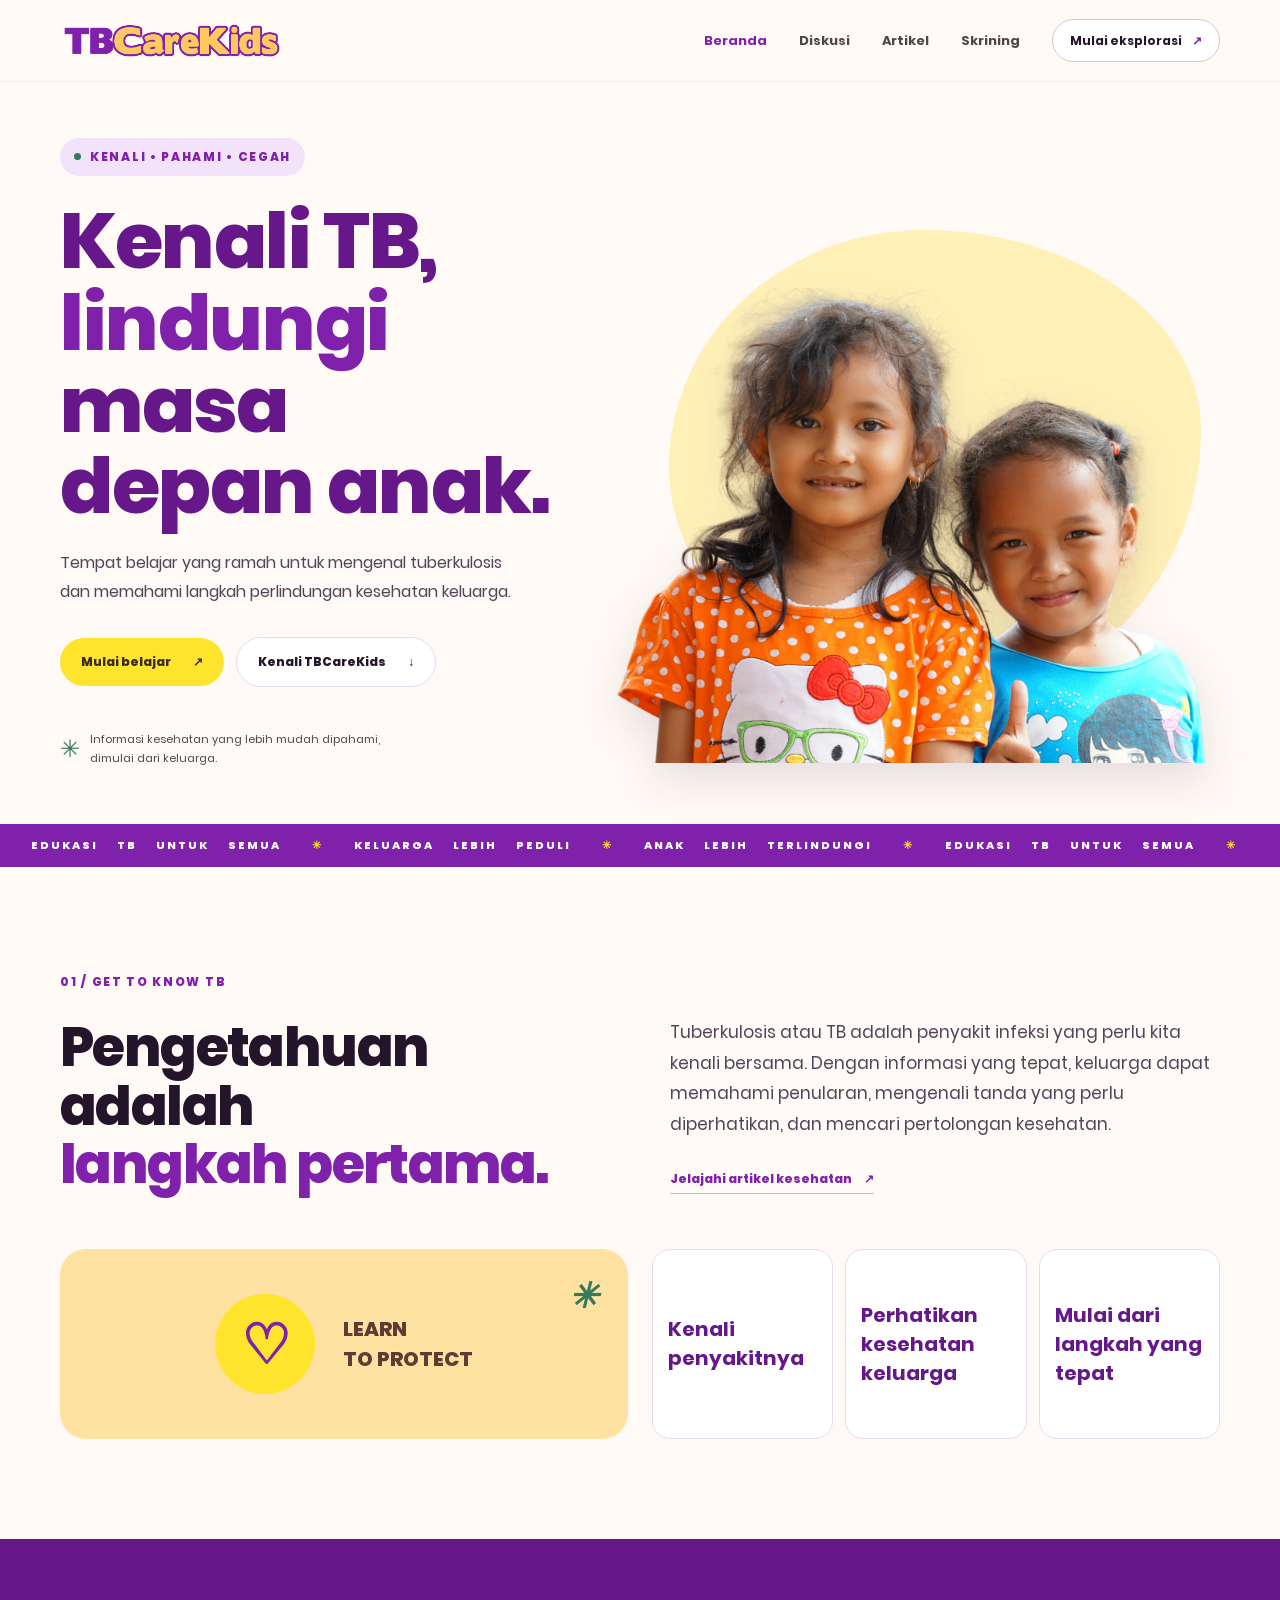
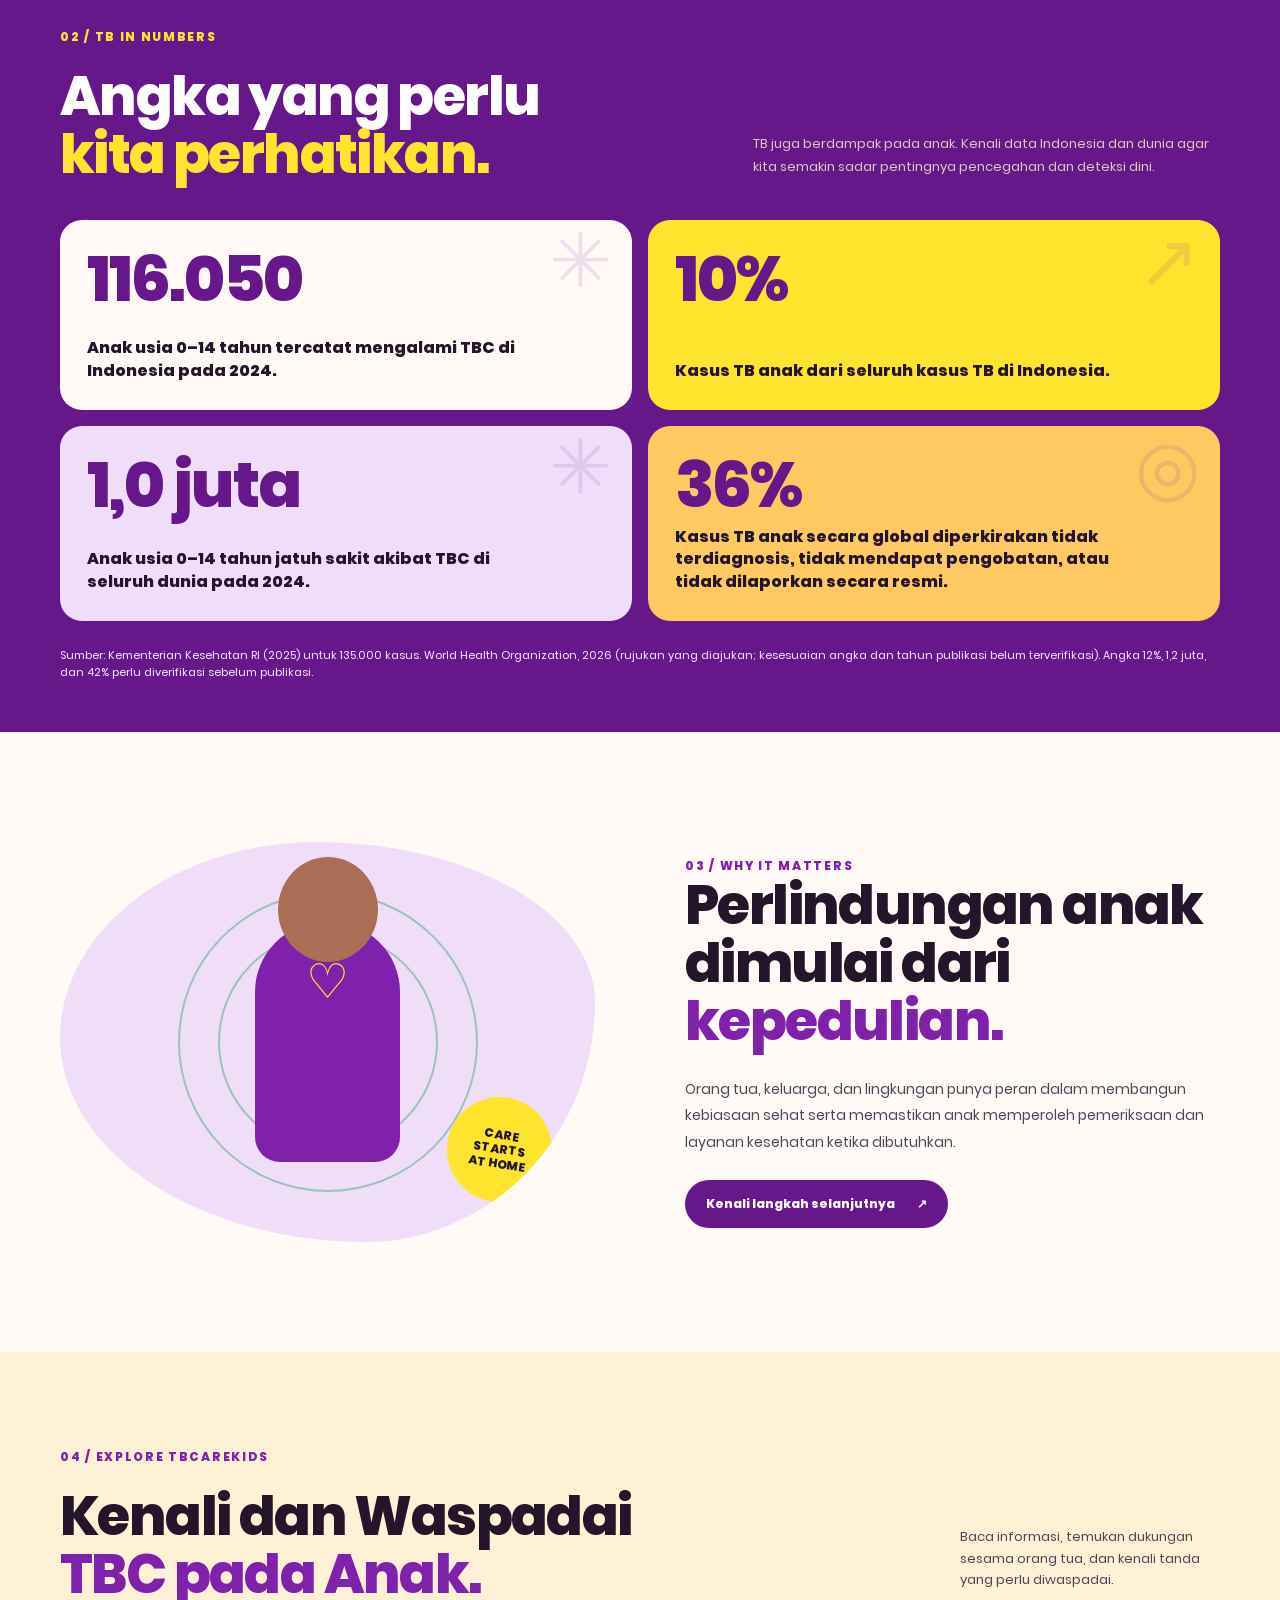
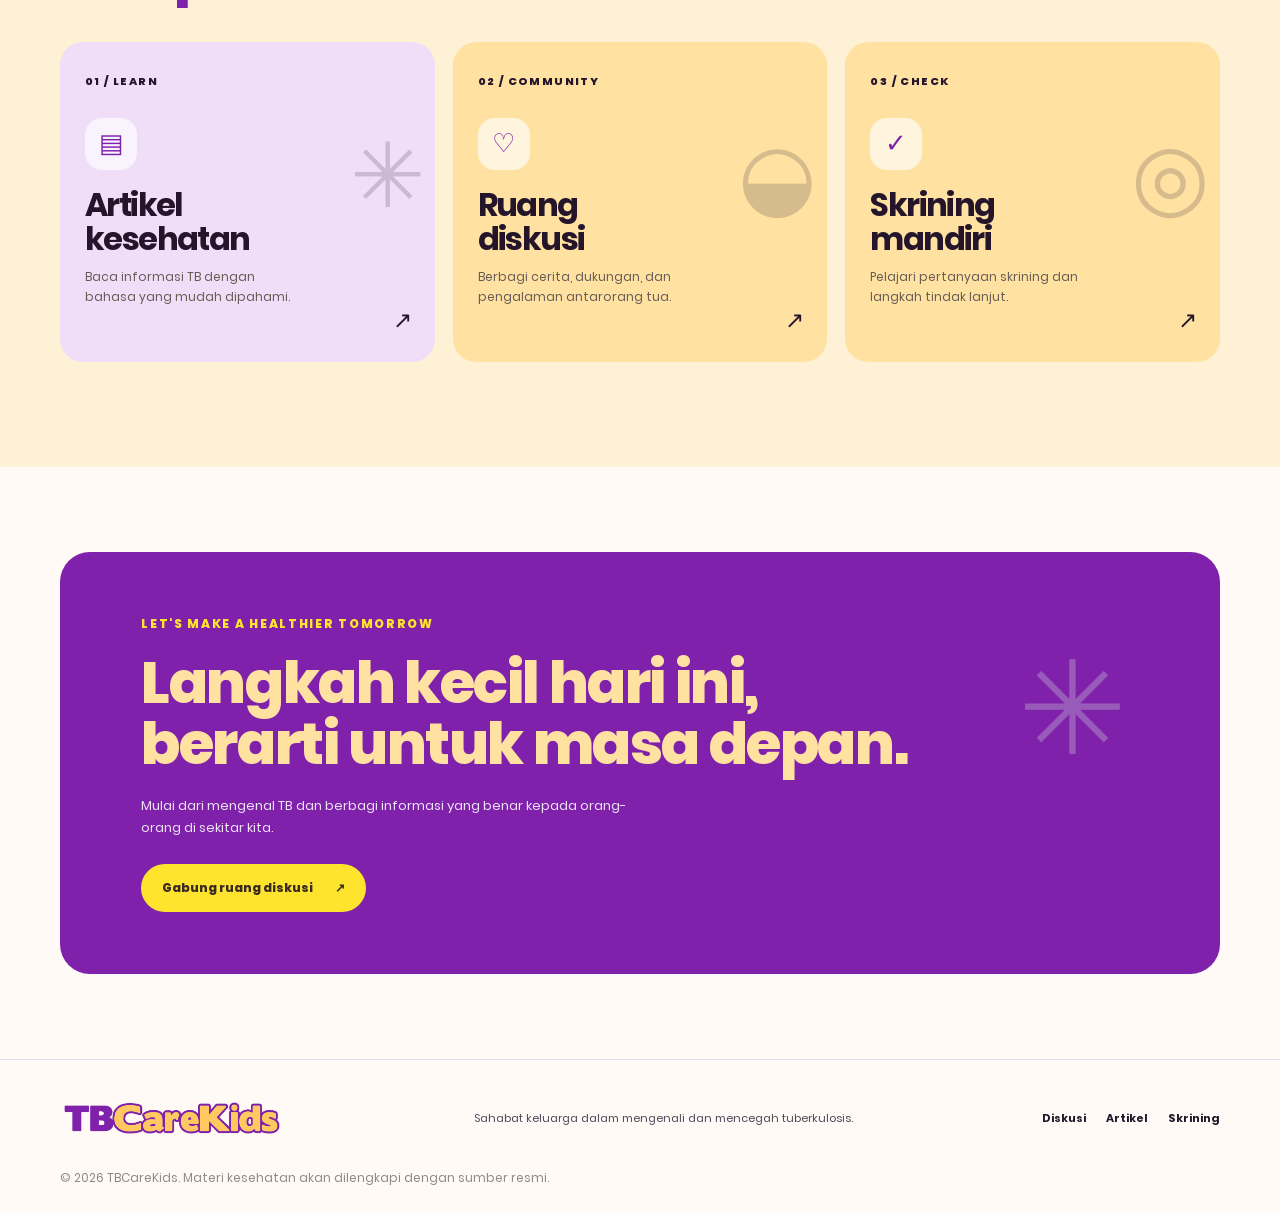
==== TBCareKids-v7/index.html @ d22b08e8 "Add files via upload" ====
<!DOCTYPE html>
<html lang="id">
<head>
  <meta charset="UTF-8">
  <meta name="viewport" content="width=device-width, initial-scale=1.0">
  <meta name="description" content="TBCareKids — Sahabat keluarga dalam mengenali dan mencegah tuberkulosis.">
  <meta name="theme-color" content="#fffaf5">
  <title>TBCareKids — Kenali TB, Lindungi Generasi</title>
  
  <link rel="stylesheet" href="css/style.css">
<link rel="stylesheet" href="css/v6.css"><link rel="stylesheet" href="css/v7.css"></head>
<body>
  <header class="site-header">
    <a class="brand" href="index.html" aria-label="TBCareKids beranda"><img class="brand-logo" src="assets/images/logo-v7.png" alt="TBCareKids" width="3405" height="554"></a>
    <button class="menu-toggle" aria-label="Buka menu" aria-expanded="false"><span></span><span></span><span></span></button>
    <nav class="main-nav" aria-label="Navigasi utama">
      <a class="active" href="index.html">Beranda</a><a href="komunitas.html">Diskusi</a><a href="artikel.html">Artikel</a><a href="skrining.html">Skrining</a>
      <a class="nav-cta" href="skrining.html">Mulai eksplorasi <span>↗</span></a>
    </nav>
  </header>

  <main>
    <section class="hero section-wrap">
      <div class="hero-copy">
        <span class="eyebrow"><span class="eyebrow-dot"></span> Kenali • Pahami • Cegah</span>
        <h1>Kenali TB,<br><span class="text-purple">lindungi</span> masa<br>depan anak.</h1>
        <p class="hero-lead">Tempat belajar yang ramah untuk mengenal tuberkulosis dan memahami langkah perlindungan kesehatan keluarga.</p>
        <div class="hero-actions"><a class="btn btn-primary" href="artikel.html">Mulai belajar <span>↗</span></a><a class="btn btn-quiet" href="#tentang">Kenali TBCareKids <span>↓</span></a></div>
        <div class="hero-note"><span class="note-icon">✳</span><span>Informasi kesehatan yang lebih mudah dipahami, dimulai dari keluarga.</span></div>
      </div>
      <div class="hero-art" aria-label="Foto anak-anak">
        <span class="photo-accent-ring" aria-hidden="true"></span>
        <div class="hero-photo-wrap">
          <img class="hero-photo" src="assets/images/landing-kids.png" alt="Dua anak tersenyum" width="2048" height="1365" fetchpriority="high">
        </div>
      </div>
    </section>

    <section class="ticker" aria-label="Pesan utama"><div>EDUKASI TB UNTUK SEMUA <span>✳</span> KELUARGA LEBIH PEDULI <span>✳</span> ANAK LEBIH TERLINDUNGI <span>✳</span> EDUKASI TB UNTUK SEMUA <span>✳</span></div></section>

    <section class="intro section-wrap" id="tentang">
      <div class="section-kicker">01 / GET TO KNOW TB</div>
      <div class="intro-grid">
        <h2>Pengetahuan adalah<br><span class="text-purple">langkah pertama.</span></h2>
        <div><p class="large-copy">Tuberkulosis atau TB adalah penyakit infeksi yang perlu kita kenali bersama. Dengan informasi yang tepat, keluarga dapat memahami penularan, mengenali tanda yang perlu diperhatikan, dan mencari pertolongan kesehatan.</p><a class="text-link" href="artikel.html">Jelajahi artikel kesehatan <span>↗</span></a></div>
      </div>
      <div class="intro-bottom">
        <div class="intro-visual"><div class="lung-icon">♡</div><span>LEARN<br>TO PROTECT</span><i>✳</i></div>
        <div class="intro-facts"><div><span>Kenali penyakitnya</span></div><div><span>Perhatikan kesehatan keluarga</span></div><div><span>Mulai dari langkah yang tepat</span></div></div>
      </div>
    </section>

    <section class="stats-section" aria-labelledby="stats-heading">
      <div class="section-wrap stats-inner">
        <div class="section-kicker light">02 / TB IN NUMBERS</div>
        <div class="stats-heading"><h2 id="stats-heading">Angka yang perlu<br><span>kita perhatikan.</span></h2><p>TB juga berdampak pada anak. Kenali data Indonesia dan dunia agar kita semakin sadar pentingnya pencegahan dan deteksi dini.</p></div>
        <div class="stats-grid">
          <article class="stat-tile stat-tile-primary"><div class="stat-number" data-count-target="135000" data-count-format="count" aria-label="135.000">135.000</div><div class="stat-label">Anak usia 0–14 tahun tercatat mengalami TBC di Indonesia pada 2024.</div><span class="stat-decoration" aria-hidden="true">✳</span></article>
          <article class="stat-tile stat-tile-yellow"><div class="stat-number" data-count-target="12" data-count-format="percent" aria-label="12%">12%</div><div class="stat-label">Kasus TB anak dari seluruh kasus TB di Indonesia.</div><span class="stat-decoration" aria-hidden="true">↗</span></article>
          <article class="stat-tile stat-tile-lilac"><div class="stat-number" data-count-target="1.2" data-count-format="million" aria-label="1,2 juta">1,2 juta</div><div class="stat-label">Anak usia 0–14 tahun jatuh sakit akibat TBC di seluruh dunia pada 2024.</div><span class="stat-decoration" aria-hidden="true">✳</span></article>
          <article class="stat-tile stat-tile-orange"><div class="stat-number" data-count-target="42" data-count-format="percent" aria-label="42%">42%</div><div class="stat-label">Kasus TB anak secara global diperkirakan tidak terdiagnosis, tidak mendapat pengobatan, atau tidak dilaporkan secara resmi.</div><span class="stat-decoration" aria-hidden="true">◎</span></article>
        </div>
        <div class="stats-bottom stats-source-single"><span>Sumber: Kementerian Kesehatan RI (2025) untuk 135.000 kasus. World Health Organization, 2026 (rujukan yang diajukan; kesesuaian angka dan tahun publikasi belum terverifikasi). Angka 12%, 1,2 juta, dan 42% perlu diverifikasi sebelum publikasi.</span></div>
      </div>
    </section>

    <section class="why section-wrap">
      <div class="why-image"><div class="why-orbit orbit-a"></div><div class="why-orbit orbit-b"></div><div class="why-figure"><span>♡</span></div><div class="why-label">CARE<br>STARTS<br>AT HOME</div></div>
      <div class="why-copy"><div class="section-kicker">03 / WHY IT MATTERS</div><h2>Perlindungan anak<br>dimulai dari <span class="text-purple">kepedulian.</span></h2><p>Orang tua, keluarga, dan lingkungan punya peran dalam membangun kebiasaan sehat serta memastikan anak memperoleh pemeriksaan dan layanan kesehatan ketika dibutuhkan.</p><a class="btn btn-dark" href="skrining.html">Kenali langkah selanjutnya <span>↗</span></a></div>
    </section>

    <section class="explore-section">
      <div class="section-wrap">
        <div class="section-kicker">04 / EXPLORE TBCAREKIDS</div>
        <div class="explore-heading"><h2>Kenali dan Waspadai<br><span class="text-purple">TBC pada Anak.</span></h2><p>Baca informasi, temukan dukungan sesama orang tua, dan kenali tanda yang perlu diwaspadai.</p></div>
        <div class="feature-grid">
          <a class="feature-card feature-lilac" href="artikel.html"><span class="feature-index">01 / LEARN</span><div class="feature-icon">▤</div><h3>Artikel<br>kesehatan</h3><p>Baca informasi TB dengan bahasa yang mudah dipahami.</p><span class="feature-arrow">↗</span><div class="feature-shape">✳</div></a>
          <a class="feature-card feature-yellow" href="komunitas.html"><span class="feature-index">02 / COMMUNITY</span><div class="feature-icon">♡</div><h3>Ruang<br>diskusi</h3><p>Berbagi cerita, dukungan, dan pengalaman antarorang tua.</p><span class="feature-arrow">↗</span><div class="feature-shape">◒</div></a>
          <a class="feature-card feature-green" href="skrining.html"><span class="feature-index">03 / CHECK</span><div class="feature-icon">✓</div><h3>Skrining<br>mandiri</h3><p>Pelajari pertanyaan skrining dan langkah tindak lanjut.</p><span class="feature-arrow">↗</span><div class="feature-shape">◎</div></a>
        </div>
      </div>
    </section>

    <section class="closing section-wrap"><div class="closing-card"><div class="closing-doodle">✳</div><div class="section-kicker light">LET'S MAKE A HEALTHIER TOMORROW</div><h2>Langkah kecil hari ini,<br>berarti untuk masa depan.</h2><p>Mulai dari mengenal TB dan berbagi informasi yang benar kepada orang-orang di sekitar kita.</p><a class="btn btn-yellow" href="komunitas.html">Gabung ruang diskusi <span>↗</span></a></div></section>
  </main>

  <footer class="site-footer"><a class="brand" href="index.html" aria-label="TBCareKids beranda"><img class="brand-logo" src="assets/images/logo-v7.png" alt="TBCareKids" width="3405" height="554"></a><p>Sahabat keluarga dalam mengenali dan mencegah tuberkulosis.</p><div class="footer-links"><a href="komunitas.html">Diskusi</a><a href="artikel.html">Artikel</a><a href="skrining.html">Skrining</a></div><small>© <span id="year"></span> TBCareKids. Materi kesehatan akan dilengkapi dengan sumber resmi.</small></footer>
  <script src="js/main.js"></script>
</body>
</html>
---- TBCareKids-v7/css/style.css ----
@font-face{font-family:"BorisBlackBloxx";src:url("../assets/fonts/boris/BorisBlackBloxx.ttf") format("truetype");font-display:swap}
@font-face{font-family:"Poppins";src:url("../assets/fonts/poppins/Poppins-Regular.ttf") format("truetype");font-weight:400;font-style:normal;font-display:swap}
@font-face{font-family:"Poppins";src:url("../assets/fonts/poppins/Poppins-Medium.ttf") format("truetype");font-weight:500;font-style:normal;font-display:swap}
@font-face{font-family:"Poppins";src:url("../assets/fonts/poppins/Poppins-SemiBold.ttf") format("truetype");font-weight:600;font-style:normal;font-display:swap}
@font-face{font-family:"Poppins";src:url("../assets/fonts/poppins/Poppins-Bold.ttf") format("truetype");font-weight:700;font-style:normal;font-display:swap}
@font-face{font-family:"Poppins";src:url("../assets/fonts/poppins/Poppins-ExtraBold.ttf") format("truetype");font-weight:800;font-style:normal;font-display:swap}
 :root{
  --cream:#ffe2a2;--paper:#fffaf5;--purple:#7f21ab;--purple-dark:#66188b;--purple-light:#b95ce4;--yellow:#ffe42d;--orange:#f9a029;--amber:#ffc961;--green:#367a5b;--ink:#24152b;--muted:#51445a;--line:#e6d9eb;--white:#fff;
  --heading:"Poppins",sans-serif;--display:"BorisBlackBloxx",sans-serif;--body:"Poppins",sans-serif;--radius:26px;--shadow:0 18px 50px rgba(69,43,39,.09)
}
*{box-sizing:border-box}html{scroll-behavior:smooth}body{margin:0;background:var(--paper);color:var(--ink);font-family:var(--body);line-height:1.65}a{color:inherit;text-decoration:none}button{font:inherit}.section-wrap{width:min(1160px,calc(100% - 64px));margin-inline:auto}
.site-header{height:82px;padding:0 max(32px,calc((100% - 1160px)/2));display:flex;align-items:center;justify-content:space-between;background:rgba(255,250,245,.94);position:sticky;top:0;z-index:20;border-bottom:1px solid rgba(90,65,55,.08);backdrop-filter:blur(12px)}
.brand{display:inline-flex;align-items:center;gap:10px;font:400 26px/1 var(--display);letter-spacing:.3px;text-transform:none}.brand-mark{min-width:40px;height:34px;padding:0 8px;border-radius:12px;background:var(--purple);color:#fff;display:grid;place-items:center;font:700 12px/1 var(--body);letter-spacing:.8px}.brand-accent{color:var(--yellow);-webkit-text-stroke:1px var(--purple-dark);text-shadow:1px 1px 0 var(--purple-dark),-1px 1px 0 var(--purple-dark),1px -1px 0 var(--purple-dark),-1px -1px 0 var(--purple-dark)}
.main-nav{display:flex;align-items:center;gap:32px;font-size:13px;font-weight:700}.main-nav>a:not(.nav-cta){color:#514543}.main-nav>a.active,.main-nav>a:hover{color:var(--purple)}.nav-cta{padding:11px 17px;border:1px solid #d8c8bd;border-radius:30px;background:#fff;font-size:12px}.nav-cta span{margin-left:8px;color:var(--purple)}.menu-toggle{display:none;background:none;border:0;padding:8px}
.hero{min-height:650px;display:grid;grid-template-columns:1fr 1fr;align-items:center;gap:30px;padding-block:65px 80px}.eyebrow,.section-kicker{font-size:12px;letter-spacing:1.7px;font-weight:800;color:var(--purple);text-transform:uppercase}.eyebrow{display:inline-flex;align-items:center;gap:9px;background:#f2e3fa;padding:9px 14px;border-radius:30px}.eyebrow-dot{width:7px;height:7px;border-radius:50%;background:var(--green)}
h1,h2,h3,p{margin-top:0}h1,h2,h3{font-family:var(--heading);letter-spacing:-1.6px;line-height:1.08}h1{font-size:clamp(48px,6.3vw,78px);font-weight:900;margin:24px 0 22px}h2{font-size:clamp(34px,4.3vw,54px);font-weight:900;margin-bottom:20px}h3{font-size:27px}.text-purple{color:var(--purple)}.hero-lead{font-size:16px;max-width:470px;color:var(--muted);line-height:1.8}.hero-actions{display:flex;gap:12px;align-items:center;margin-top:30px}.btn{display:inline-flex;align-items:center;justify-content:center;gap:22px;padding:14px 21px;border-radius:30px;font-size:12px;font-weight:800;transition:transform .2s,box-shadow .2s}.btn:hover{transform:translateY(-3px);box-shadow:var(--shadow)}.btn-primary{background:var(--yellow);color:#3b2c1f}.btn-quiet{background:#fff;border:1px solid var(--line)}.btn-dark{background:#66188b;color:#fff}.btn-yellow{background:var(--yellow);color:#3b2c1f}.hero-note{display:flex;align-items:center;gap:10px;color:#514543;font-size:11px;margin-top:42px;max-width:340px}.note-icon{color:var(--green);font-size:24px}
.hero-art{height:480px;position:relative;display:grid;place-items:center}.hero-illustration{position:relative;width:82%;height:82%;background:#ffe2a2;border-radius:48% 52% 42% 58% / 52% 45% 55% 48%;overflow:hidden}.sun{position:absolute;width:155px;height:155px;border-radius:50%;background:var(--yellow);right:9%;top:10%}.person{position:absolute;bottom:-10px}.person .head{position:absolute;border-radius:50%;background:#9a5b42;z-index:2}.person .body{border-radius:48% 48% 10% 10%;position:absolute}.person-parent{left:22%;height:300px;width:180px}.person-parent .head{width:94px;height:105px;top:0;left:39px;background:#9d604b}.person-parent .body{width:180px;height:225px;bottom:0;background:var(--purple)}.person-child{right:12%;height:230px;width:135px}.person-child .head{width:75px;height:82px;top:0;left:30px;background:#bd8060}.person-child .body{width:135px;height:166px;bottom:0;background:var(--green)}.shape{position:absolute;border-radius:50%;z-index:2}.shape-yellow{width:54px;height:54px;background:var(--yellow);top:8%;left:7%}.shape-green{width:35px;height:35px;background:var(--green);right:0;top:45%}.shape-purple{width:28px;height:28px;background:#c5a3dd;left:8%;bottom:12%}.hero-sticker{position:absolute;z-index:3;font:900 12px var(--heading);line-height:1.15;letter-spacing:.4px;padding:16px;border-radius:50%;display:grid;place-items:center;text-align:center}.sticker-top{background:#fff;width:112px;height:112px;right:0;top:6%;transform:rotate(9deg)}.sticker-bottom{background:var(--purple);color:#fff;width:118px;height:118px;left:0;bottom:7%;transform:rotate(-10deg)}.sticker-bottom span{color:var(--yellow);font-size:20px}.plant{position:absolute;z-index:3;font-size:42px;color:var(--purple)}.plant-one{top:35%;left:8%}.plant-two{right:8%;bottom:12%;color:#f9a029}
.ticker{overflow:hidden;background:var(--purple);color:#fff;padding:13px 0;white-space:nowrap;font:800 11px var(--heading);letter-spacing:2px}.ticker div{word-spacing:15px;text-align:center}.ticker span{color:var(--yellow);padding-inline:12px}
.intro{padding-block:105px 100px}.intro-grid{display:grid;grid-template-columns:1fr 1fr;gap:60px;align-items:center;margin-top:25px}.intro-grid h2{margin:0}.large-copy{font-size:17px;line-height:1.8;color:var(--muted)}.text-link{display:inline-block;margin-top:12px;font-weight:800;font-size:12px;color:var(--purple);border-bottom:1px solid #c9b3d8;padding-bottom:5px}.text-link span{margin-left:10px}.intro-bottom{display:grid;grid-template-columns:1fr 1fr;gap:24px;margin-top:55px}.intro-visual{min-height:190px;background:#ffe2a2;border-radius:var(--radius);position:relative;overflow:hidden;display:flex;align-items:center;justify-content:center;gap:28px;font:900 20px var(--heading);color:#5d3c34}.lung-icon{width:100px;height:100px;background:var(--yellow);border-radius:50%;display:grid;place-items:center;color:var(--purple);font-size:55px}.intro-visual i{position:absolute;right:30px;top:20px;color:var(--green);font-size:35px}.intro-facts{display:grid;grid-template-columns:repeat(3,1fr);gap:12px;align-items:stretch}.intro-facts div{background:#fff;border:1px solid var(--line);border-radius:18px;padding:20px 15px;display:flex;flex-direction:column;justify-content:center}.intro-facts strong{font:900 25px var(--heading);color:var(--purple)}.intro-facts span{font-size:11px;color:var(--muted);margin-top:6px}
.stats-section{background:#66188b;color:#fff;padding:88px 0 48px;overflow:hidden}.light{color:var(--yellow)}.stats-heading{display:grid;grid-template-columns:1fr .75fr;gap:70px;align-items:end;margin-top:20px}.stats-heading h2{margin:0}.stats-heading h2 span{color:var(--yellow)}.stats-heading p{color:#ddc9bd;font-size:13px;line-height:1.8;margin-bottom:5px}.stat-card{position:relative;background:#fff8f0;color:var(--ink);border-radius:24px;margin-top:42px;padding:34px 40px;display:grid;grid-template-columns:1fr 1fr;align-items:center;gap:10px 30px;overflow:hidden}.stat-number{font:900 clamp(54px,8vw,92px)/.95 var(--heading);color:#f9a029;letter-spacing:-5px}.stat-number small{display:block;font:700 11px var(--body);letter-spacing:0;color:var(--muted);margin-top:12px}.stat-label{font:900 23px/1.2 var(--heading);max-width:290px}.stat-foot{font-size:11px;color:var(--muted);grid-column:1/-1;max-width:520px}.stat-doodle{position:absolute;right:45px;top:20px;color:var(--green);font-size:80px}.stats-bottom{display:flex;justify-content:space-between;margin-top:22px;color:#c8b1a5;font-size:11px;letter-spacing:1px}
.why{display:grid;grid-template-columns:1fr 1fr;gap:90px;align-items:center;padding-block:110px}.why-image{height:400px;background:#f0def9;border-radius:48% 52% 43% 57% / 49% 40% 60% 51%;position:relative;display:grid;place-items:center;overflow:hidden}.why-orbit{position:absolute;border:2px solid rgba(75,167,124,.5);border-radius:50%}.orbit-a{width:300px;height:300px}.orbit-b{width:220px;height:220px}.why-figure{width:145px;height:240px;background:var(--purple);border-radius:70px 70px 25px 25px;position:relative;display:grid;place-items:start center;padding-top:20px}.why-figure:before{content:"";position:absolute;width:100px;height:105px;background:#a96e55;border-radius:50%;top:-65px}.why-figure span{z-index:2;color:var(--yellow);font-size:48px}.why-label{position:absolute;right:8%;bottom:10%;background:var(--yellow);border-radius:50%;width:105px;height:105px;display:grid;place-items:center;text-align:center;font:900 12px/1.2 var(--heading);transform:rotate(9deg)}.why-copy p{color:var(--muted);font-size:14px;line-height:1.9;margin:25px 0}
.explore-section{background:#fff1d6;padding:95px 0 105px}.explore-heading{display:flex;justify-content:space-between;align-items:end;margin-top:20px;margin-bottom:38px}.explore-heading h2{margin:0}.explore-heading p{max-width:260px;color:var(--muted);font-size:13px}.feature-grid{display:grid;grid-template-columns:repeat(3,1fr);gap:18px}.feature-card{min-height:320px;padding:25px;border-radius:23px;position:relative;overflow:hidden;transition:transform .2s}.feature-card:hover{transform:translateY(-5px)}.feature-lilac{background:#f0def9}.feature-yellow{background:#ffe2a2}.feature-green{background:#ffe2a2}.feature-index{font-size:11px;letter-spacing:1.4px;font-weight:800}.feature-icon{width:52px;height:52px;border-radius:17px;background:rgba(255,255,255,.65);display:grid;place-items:center;font-size:26px;margin-top:25px;color:var(--purple)}.feature-card h3{font-size:32px;margin:18px 0 10px}.feature-card p{font-size:12px;max-width:220px;color:#675b55}.feature-arrow{position:absolute;right:23px;bottom:22px;font-size:23px}.feature-shape{position:absolute;right:10px;top:60px;font-size:90px;opacity:.18}
.closing{padding-block:85px}.closing-card{background:var(--purple);border-radius:30px;padding:62px 7%;color:#fff;position:relative;overflow:hidden}.closing-card h2{font-size:clamp(38px,5vw,58px);margin:20px 0}.closing-card p{max-width:500px;color:#eee2f5;font-size:13px;margin-bottom:26px}.closing-doodle{position:absolute;right:8%;top:12%;font-size:130px;color:#a982c5;opacity:.6}.site-footer{padding:40px max(32px,calc((100% - 1160px)/2)) 25px;border-top:1px solid var(--line);display:grid;grid-template-columns:1fr 1.4fr auto;gap:12px 30px;align-items:center}.site-footer p{font-size:11px;color:var(--muted);margin:0}.footer-links{display:flex;gap:20px;font-size:11px;font-weight:700}.site-footer small{grid-column:1/-1;color:#938783;font-size:12px;margin-top:20px}
.page-hero{min-height:390px;display:grid;grid-template-columns:1.2fr .8fr;align-items:center;padding-block:65px;gap:50px}.page-hero h1{font-size:clamp(45px,6vw,70px)}.page-hero p{max-width:490px;color:var(--muted);font-size:15px;line-height:1.8}.page-hero-art{height:260px;border-radius:28px;position:relative;display:grid;place-items:center;overflow:hidden;font:900 38px var(--heading)}.page-hero-art span{z-index:1}.page-hero-art i{position:absolute;font-style:normal;font-size:110px;opacity:.35;right:12%;top:5%}.page-hero-art b{position:absolute;font-size:13px;letter-spacing:2px;bottom:25px;left:25px}.game-art{background:#ffe2a2;color:#4a342a}.game-art>span{background:var(--purple);color:white;width:110px;height:110px;border-radius:35px;display:grid;place-items:center;transform:rotate(-9deg);font-size:65px}.article-art{background:#f0def9;color:var(--purple-dark)}.article-art>span{font-size:44px;letter-spacing:-3px}.screen-art{background:#ffe2a2;color:#245d43}.screen-art>span{background:#fff8f0;border-radius:50%;width:125px;height:125px;display:grid;place-items:center;font-size:23px}.game-area{padding-block:15px 100px}.game-tabs{display:flex;gap:10px;border-bottom:1px solid var(--line);padding-bottom:15px}.game-tab,.category-pill{border:1px solid var(--line);background:#fff;border-radius:30px;padding:11px 18px;font-size:11px;font-weight:800;cursor:pointer;color:var(--muted)}.game-tab.active,.category-pill.active{background:var(--purple);border-color:var(--purple);color:#fff}.game-panel{background:#fff;border:1px solid var(--line);border-radius:25px;margin-top:22px;padding:28px;min-height:350px}.hidden{display:none}.game-panel-head{display:flex;justify-content:space-between;align-items:center}.coming-label{font-size:11px;font-weight:800;letter-spacing:1.2px;color:#66188b;background:#fff0c2;padding:8px 12px;border-radius:30px}.game-placeholder{text-align:center;max-width:520px;margin:35px auto 25px}.placeholder-icon{width:68px;height:68px;border-radius:22px;background:#f0def9;color:var(--purple);display:grid;place-items:center;font-size:36px;margin:0 auto 20px}.yellow-icon{background:#fff0c2;color:#9a7310}.game-placeholder h2{font-size:32px}.game-placeholder p{font-size:13px;color:var(--muted);line-height:1.8}.placeholder-line{height:7px;border-radius:10px;background:#f1e9e3;max-width:280px;margin:24px auto}.muted-note{font-size:12px;color:#514543}.mini-cta,.screening-bottom{display:flex;justify-content:space-between;align-items:center;padding-block:45px;border-top:1px solid var(--line)}.mini-cta h2,.screening-bottom h2{font-size:30px;margin:10px 0}
.article-content{padding-block:20px 100px}.article-toolbar{display:flex;align-items:end;justify-content:space-between}.article-toolbar h2{font-size:35px;margin:10px 0 22px}.category-pills{display:flex;flex-wrap:wrap;gap:9px;margin-bottom:25px}.category-pill{padding:9px 15px}.article-grid{display:grid;grid-template-columns:repeat(2,1fr);gap:20px}.article-card{background:#fff;border:1px solid var(--line);border-radius:22px;overflow:hidden;display:grid;grid-template-columns:.9fr 1.1fr;min-height:220px}.article-artwork{position:relative;display:flex;align-items:center;justify-content:center;overflow:hidden;min-height:220px}.article-artwork span{position:absolute;top:15px;left:17px;font-size:12px;font-weight:800}.article-artwork b{font:900 28px/1 var(--heading);letter-spacing:-1px;text-align:center}.article-artwork i{position:absolute;right:10px;bottom:5px;font-size:60px;font-style:normal;opacity:.4}.artwork-purple{background:#e6d3f1;color:#69418a}.artwork-yellow{background:#ffe2a2;color:#6d5010}.artwork-green{background:#ffe2a2;color:#285c43}.artwork-peach{background:#f5d9c8;color:#874e3c}.article-card-copy{padding:23px 20px;display:flex;flex-direction:column;align-items:flex-start}.article-category{font-size:11px;letter-spacing:1px;font-weight:800;color:var(--purple)}.article-card h3{font-size:21px;margin:12px 0 8px}.article-card p{font-size:11px;color:var(--muted);line-height:1.65}.article-status{font-size:11px;font-weight:800;color:#9a7845;margin-top:auto}.library-note{font-size:11px;color:var(--muted);margin-top:25px}
.screening-layout{display:grid;grid-template-columns:1.35fr .65fr;gap:60px;padding-block:20px 90px}.screening-main h2{font-size:42px;margin:15px 0}.screening-main>.large-copy{max-width:650px}.screening-steps{margin-top:40px}.screening-steps>div{display:grid;grid-template-columns:48px 1fr;gap:18px;padding:20px 0;border-top:1px solid var(--line)}.screening-steps>div>span{width:38px;height:38px;border-radius:13px;background:#f0def9;color:var(--purple);display:grid;place-items:center;font:900 13px var(--heading)}.screening-steps h3{font-size:19px;margin:0 0 6px}.screening-steps p{font-size:12px;color:var(--muted);margin:0}.screening-aside{background:#fff0c2;border-radius:24px;padding:30px;height:max-content}.aside-symbol{font-size:45px;color:#a37c18;margin-bottom:20px}.screening-aside h3{font-size:26px;margin:16px 0}.screening-aside p{font-size:12px;line-height:1.8;color:#665737}.aside-rule{height:1px;background:rgba(102,87,55,.2);margin:22px 0}
@media(max-width:850px){.main-nav{gap:17px}.hero{min-height:560px}.hero-art{height:390px}.why{gap:45px}.site-footer{grid-template-columns:1fr 1fr}.site-footer p{grid-column:1/-1;grid-row:2}.footer-links{justify-content:flex-end}.article-card{grid-template-columns:1fr}.article-artwork{min-height:160px}.article-card-copy{min-height:200px}.screening-layout{gap:30px}}
@media(max-width:650px){.section-wrap{width:min(100% - 38px,520px)}.site-header{height:70px;padding-inline:19px}.menu-toggle{display:flex;flex-direction:column;gap:5px}.menu-toggle span{width:23px;height:2px;background:var(--ink);display:block}.main-nav{display:none;position:absolute;top:69px;left:0;right:0;background:var(--paper);padding:18px 22px 24px;flex-direction:column;align-items:stretch;gap:0;border-bottom:1px solid var(--line);box-shadow:var(--shadow)}.main-nav.open{display:flex}.main-nav>a{padding:12px 4px}.main-nav .nav-cta{text-align:center;margin-top:8px}.hero{grid-template-columns:1fr;padding-block:55px 65px;gap:20px}.hero h1{font-size:54px}.hero-lead{font-size:14px}.hero-art{height:340px;width:100%;max-width:430px;margin:auto}.hero-illustration{width:82%;height:86%}.person-parent{transform:scale(.82);transform-origin:bottom left;left:17%}.person-child{transform:scale(.8);transform-origin:bottom right;right:8%}.sticker-top{width:90px;height:90px;font-size:12px}.sticker-bottom{width:95px;height:95px;font-size:12px}.intro{padding-block:75px}.intro-grid{grid-template-columns:1fr;gap:20px}.intro-grid h2{font-size:39px}.intro-bottom{grid-template-columns:1fr}.intro-facts{gap:8px}.intro-facts div{padding:15px 10px}.intro-facts strong{font-size:20px}.intro-facts span{font-size:11px}.stats-section{padding-block:70px 35px}.stats-heading{grid-template-columns:1fr;gap:15px}.stats-heading h2{font-size:42px}.stat-card{padding:25px 22px;grid-template-columns:1fr;gap:13px}.stat-number{font-size:70px}.stat-label{font-size:20px}.stat-foot{grid-column:auto;max-width:85%}.stat-doodle{right:18px;top:10px;font-size:55px}.stats-bottom{flex-direction:column;gap:6px}.why{grid-template-columns:1fr;gap:35px;padding-block:75px}.why-image{height:310px;max-width:430px;width:100%;margin:auto}.why-copy h2{font-size:39px}.explore-section{padding-block:75px}.explore-heading{display:block}.explore-heading h2{font-size:40px}.explore-heading p{margin-top:15px}.feature-grid{grid-template-columns:1fr}.feature-card{min-height:250px}.feature-card h3{font-size:30px}.closing{padding-block:55px}.closing-card{padding:45px 25px}.closing-card h2{font-size:39px}.closing-doodle{right:5%;top:5%;font-size:75px}.site-footer{padding:32px 20px 22px;grid-template-columns:1fr}.site-footer p{grid-column:auto;grid-row:auto}.footer-links{justify-content:flex-start}.site-footer small{margin-top:10px}.page-hero{grid-template-columns:1fr;padding-block:50px 35px;gap:10px}.page-hero h1{font-size:49px}.page-hero-art{height:205px}.game-area{padding-bottom:65px}.game-panel{padding:20px 15px}.game-panel-head{align-items:flex-start;gap:10px}.game-tabs{gap:7px}.game-tab{font-size:12px;padding:10px 13px}.game-placeholder h2{font-size:28px}.mini-cta,.screening-bottom{align-items:flex-start;gap:15px;flex-direction:column}.article-content{padding-bottom:65px}.article-toolbar{align-items:flex-start;gap:10px;flex-direction:column}.article-grid{grid-template-columns:1fr}.article-card{grid-template-columns:.85fr 1.15fr;min-height:190px}.article-artwork{min-height:190px}.article-card-copy{min-height:190px;padding:17px 14px}.article-card h3{font-size:18px}.article-card p{font-size:12px}.screening-layout{grid-template-columns:1fr;padding-bottom:60px}.screening-main h2{font-size:36px}.screening-aside{padding:24px}.screening-bottom h2{font-size:27px}}
@media(prefers-reduced-motion:reduce){html{scroll-behavior:auto}*,*::before,*::after{transition:none!important;animation:none!important}}


/* Checklist self-screening */
.screening-content{padding-block:15px 95px}
.screening-intro{display:flex;justify-content:space-between;align-items:end;gap:35px;margin-bottom:24px}
.screening-intro h2{font-size:clamp(31px,4vw,43px);margin:12px 0 0}
.screening-intro>p{max-width:390px;color:#514543;font-size:13px;line-height:1.75;margin:0}
.screening-warning{display:flex;gap:15px;background:#fff0c2;border:1px solid #e7d28c;border-radius:17px;padding:18px 20px;margin-bottom:22px;color:#3d2e18}
.warning-icon{flex:0 0 30px;width:30px;height:30px;border-radius:50%;display:grid;place-items:center;background:#6e5010;color:white;font-weight:900}
.screening-warning strong{font:800 14px var(--heading)}
.screening-warning p{font-size:11px;line-height:1.7;margin:5px 0 0;color:#49391e}
.checklist-card{background:#fff;border:1px solid #ded0c5;border-radius:22px;padding:26px;box-shadow:0 14px 38px rgba(45,29,24,.06)}
.checklist-heading{display:flex;justify-content:space-between;align-items:center;gap:15px}
.checklist-heading h3{font-size:25px;margin:8px 0 0}
.checklist-count{font-size:11px;font-weight:800;color:#56336f;background:#eee4f5;border-radius:30px;padding:8px 12px;white-space:nowrap}
.checklist-progress{height:7px;background:#eee8e3;border-radius:20px;overflow:hidden;margin:20px 0 24px}
.checklist-progress span{display:block;width:0;height:100%;background:#68418a;border-radius:20px;transition:width .35s ease}
.checklist-table-wrap{width:100%;overflow-x:auto}
.checklist-table{width:100%;border-collapse:collapse;font-size:12px;color:#241919}
.checklist-table th,.checklist-table td{border:1px solid #a99c94;padding:11px 12px;text-align:left}
.checklist-table thead th{background:#eee4f5;color:#2d1b39;font:900 11px var(--heading);letter-spacing:.4px}
.checklist-table th:nth-child(3),.checklist-table th:nth-child(4),.checklist-table td:nth-child(3),.checklist-table td:nth-child(4){text-align:center;width:74px}
.checklist-table .number-col{width:48px;text-align:center}
.checklist-table tbody tr:nth-child(even){background:#fffaf6}
.checklist-table tbody tr:hover{background:#f7f0fa}
.checklist-table input[type=radio]{appearance:none;width:19px;height:19px;border:2px solid #65575a;border-radius:50%;display:inline-grid;place-content:center;cursor:pointer;vertical-align:middle;margin:0}
.checklist-table input[type=radio]::before{content:"";width:9px;height:9px;border-radius:50%;transform:scale(0);transition:transform .12s;background:#fff}
.checklist-table input[type=radio]:checked{background:#68418a;border-color:#68418a}
.checklist-table input[type=radio]:checked::before{transform:scale(1)}
.checklist-table input[type=radio]:focus-visible{outline:3px solid #e5c9f2;outline-offset:3px}
.checklist-actions{display:flex;gap:12px;flex-wrap:wrap;margin-top:22px}
.screening-result{background:#e5f2e9;border:1px solid #9cc9aa;border-radius:16px;padding:18px 20px;margin-top:20px;color:#173e2b}
.screening-result strong{font:900 15px var(--heading)}
.screening-result p{font-size:12px;line-height:1.75;margin:8px 0 0;color:#244b36}
.screening-result p+p{margin-top:10px}
.screening-footnote{display:flex;gap:12px;align-items:flex-start;margin-top:18px;color:#514543}
.screening-footnote>span{font-size:22px;color:#4b8e68}
.screening-footnote p{font-size:11px;line-height:1.7;margin:2px 0}
.sr-only{position:absolute;width:1px;height:1px;padding:0;margin:-1px;overflow:hidden;clip:rect(0,0,0,0);white-space:nowrap;border:0}
[hidden]{display:none!important}
@media(max-width:650px){
 .screening-content{padding-bottom:65px}
 .screening-intro{display:block}
 .screening-intro>p{margin-top:12px}
 .screening-warning{padding:15px}
 .checklist-card{padding:17px 12px;border-radius:17px}
 .checklist-heading{align-items:flex-start;flex-direction:column}
 .checklist-heading h3{font-size:22px}
 .checklist-table{font-size:11px;min-width:470px}
 .checklist-table th,.checklist-table td{padding:10px 8px}
 .checklist-table th:nth-child(3),.checklist-table th:nth-child(4),.checklist-table td:nth-child(3),.checklist-table td:nth-child(4){width:57px}
 .checklist-actions{flex-direction:column}
 .checklist-actions .btn{width:100%}
}


/* Gentle landing-page motion */
.reveal-on-scroll{opacity:1;transform:none}
.motion-ready .reveal-on-scroll{opacity:0;transform:translateY(22px);transition:opacity .7s ease,transform .7s cubic-bezier(.2,.7,.2,1);transition-delay:var(--reveal-delay,0ms)}
.motion-ready .reveal-on-scroll.is-visible{opacity:1;transform:translateY(0)}
.hero-art .hero-illustration{animation:soft-float 7s ease-in-out infinite}
.hero-art .sticker-top{animation:sticker-float 5s ease-in-out infinite}
.hero-art .sticker-bottom{animation:sticker-float 6s ease-in-out infinite reverse}
.hero-art .shape-yellow,.hero-art .plant-one{animation:gentle-spin 18s linear infinite}
@keyframes soft-float{0%,100%{transform:translateY(0)}50%{transform:translateY(-9px)}}
@keyframes sticker-float{0%,100%{translate:0 0}50%{translate:0 -7px}}
@keyframes gentle-spin{to{rotate:360deg}}
@media(prefers-reduced-motion:reduce){
 .motion-ready .reveal-on-scroll,.hero-art .hero-illustration,.hero-art .sticker-top,.hero-art .sticker-bottom,.hero-art .shape-yellow,.hero-art .plant-one{animation:none!important;transition:none!important;opacity:1!important;transform:none!important}
}


/* Community discussion page — visual language inspired by the supplied reference */
.community-shell{display:grid;grid-template-columns:205px minmax(0,1fr);gap:34px;padding-block:38px 100px;align-items:start}
.community-sidebar{position:sticky;top:105px;background:#fff;border:1px solid var(--line);border-radius:20px;padding:18px 14px}
.community-side-title{font:900 14px var(--heading);color:var(--purple-dark);padding:5px 9px 17px}
.community-side-link{display:flex;align-items:center;gap:10px;padding:11px 12px;border-radius:12px;font-size:11px;font-weight:700;color:#51445a;margin:3px 0}
.community-side-link.active,.community-side-link:hover{background:#f2e3fa;color:#66188b}
.community-side-icon{width:22px;text-align:center;font-size:15px}
.community-main{min-width:0}
.community-heading{text-align:center;padding:4px 0 24px}
.community-heading h1{font-size:clamp(36px,5vw,54px);margin:0 0 10px}
.community-heading p{font-size:13px;color:var(--muted);margin:0}
.community-search{max-width:600px;margin:0 auto 18px;position:relative}
.community-search input{width:100%;border:1px solid var(--line);border-radius:14px;background:#fff;padding:14px 17px 14px 43px;font:500 12px var(--body);color:var(--ink);outline:none}
.community-search input:focus,.compose-card input:focus,.compose-card textarea:focus,.compose-card select:focus{border-color:var(--purple);box-shadow:0 0 0 3px rgba(185,92,228,.16)}
.community-search span{position:absolute;left:16px;top:10px;font-size:17px;color:var(--purple)}
.community-compose{background:#fff;border:1px solid var(--line);border-radius:18px;padding:18px;margin-bottom:18px;box-shadow:0 9px 26px rgba(69,43,39,.045)}
.compose-top{display:flex;align-items:center;gap:12px}
.community-avatar{width:38px;height:38px;border-radius:50%;display:grid;place-items:center;flex:0 0 auto;background:#f0def9;color:#66188b;font:900 13px var(--heading)}
.compose-top p{font-size:12px;color:#51445a;margin:0;font-weight:700}
.compose-card{display:grid;gap:10px;margin-top:13px}
.compose-card input,.compose-card textarea,.compose-card select{width:100%;border:1px solid #e6d9eb;border-radius:11px;padding:12px 13px;font:500 12px var(--body);color:var(--ink);background:#fff;outline:none}
.compose-card textarea{resize:vertical;min-height:82px}
.compose-actions{display:flex;align-items:center;justify-content:space-between;gap:12px}
.compose-note{font-size:12px;color:#66586b;line-height:1.5}
.compose-actions .btn{border:0;cursor:pointer}
.community-topics{display:flex;gap:8px;flex-wrap:wrap;margin:20px 0}
.community-topic{border:1px solid var(--line);background:#fff;color:#51445a;border-radius:30px;padding:9px 14px;font-size:12px;font-weight:800;cursor:pointer}
.community-topic.active,.community-topic:hover{background:#66188b;border-color:#66188b;color:#fff}
.community-feed-head{display:flex;justify-content:space-between;align-items:center;margin:25px 0 12px}
.community-feed-head h2{font-size:23px;margin:0}
.community-feed-head span{font-size:12px;color:#66586b}
.community-post{background:#fff;border:1px solid var(--line);border-radius:17px;padding:18px;margin-bottom:13px}
.post-meta{display:flex;align-items:center;gap:10px}
.post-meta-text{min-width:0;flex:1}
.post-meta-text strong{display:block;font:800 11px var(--heading);color:#2e1d35}
.post-meta-text span{font-size:11px;color:#75677a}
.post-tag{display:inline-block;margin:13px 0 8px;padding:5px 9px;border-radius:20px;background:#fff0c2;color:#5c3a00;font-size:11px;font-weight:800}
.community-post h3{font-size:19px;letter-spacing:-.4px;margin:0 0 7px;color:#2c1b34}
.community-post>p{font-size:11px;line-height:1.8;color:#51445a;margin:0}
.post-actions{display:flex;gap:15px;align-items:center;border-top:1px solid #f0e8f2;padding-top:12px;margin-top:14px}
.post-action{border:0;background:transparent;color:#65566a;font-size:12px;font-weight:700;padding:4px 0;cursor:pointer}
.post-action:hover,.post-action.liked{color:#7f21ab}
.post-reply{display:none;margin-top:12px;padding:12px;border-radius:12px;background:#faf5fc;color:#51445a;font-size:12px;line-height:1.7}
.post-reply.open{display:block}
.community-guidelines{background:#66188b;color:#fff;border-radius:18px;padding:20px;margin-top:22px}
.community-guidelines h3{font-size:19px;margin:0 0 8px}
.community-guidelines p{font-size:12px;line-height:1.7;color:#f3e8f8;margin:0}
.community-guidelines strong{color:#ffe42d}
.community-empty{display:none;text-align:center;padding:25px;color:#66586b;font-size:12px}
.community-notice{border-left:3px solid #f9a029;background:#fff4dd;padding:12px 14px;border-radius:0 10px 10px 0;color:#4a3922;font-size:12px;line-height:1.65;margin:0 0 18px}
@media(max-width:800px){.community-shell{grid-template-columns:1fr;gap:15px;padding-top:25px}.community-sidebar{position:static;display:flex;gap:5px;overflow-x:auto;padding:8px}.community-side-title{display:none}.community-side-link{white-space:nowrap;padding:9px 12px;margin:0}.community-side-link span:last-child{display:inline}.community-heading{padding-top:15px}}
@media(max-width:560px){.community-shell{padding-bottom:65px}.community-heading h1{font-size:37px}.community-compose{padding:14px}.community-post{padding:15px}.compose-actions{align-items:flex-start;flex-direction:column}.compose-actions .btn{width:100%}.community-feed-head h2{font-size:20px}}


/* Landing-page TB statistics: four cards, same visual system */
.stats-grid{display:grid;grid-template-columns:repeat(2,minmax(0,1fr));gap:16px;margin-top:36px}
.stat-tile{position:relative;min-width:0;min-height:205px;border-radius:22px;padding:27px;display:flex;flex-direction:column;gap:9px;justify-content:space-between;overflow:hidden;color:#24152b}
.stat-tile-primary{background:#fffaf5}.stat-tile-yellow{background:#ffe42d}.stat-tile-lilac{background:#f0ddfa}.stat-tile-orange{background:#ffc961}
.stat-tile .stat-number{font:900 clamp(43px,5vw,65px)/1 var(--heading);letter-spacing:-2px;color:#66188b;z-index:1}
.stat-tile .stat-label{font:800 16px/1.42 var(--heading);max-width:440px;z-index:1}
.stat-tile .stat-source{font:700 12px/1.6 var(--body);color:#4b3657;z-index:1}
.stat-decoration{position:absolute;top:3px;right:20px;font-size:75px;line-height:1;color:#7f21ab;opacity:.12;pointer-events:none}
.stats-bottom span:last-child{text-align:right;max-width:570px;letter-spacing:0;line-height:1.6;color:#f1e0fa}
@media(max-width:650px){.stats-grid{grid-template-columns:1fr;gap:12px;margin-top:25px}.stat-tile{min-height:175px;padding:22px}.stat-tile .stat-number{font-size:47px}.stats-bottom span:last-child{text-align:left}}


/* Photo updates for TB-Care Kids */
.hero-art{height:500px}
.hero-photo-wrap{position:relative;width:84%;height:84%;border-radius:34px;overflow:hidden;box-shadow:0 20px 55px rgba(65,31,69,.18);background:#f6ecfb}
.hero-photo{width:100%;height:100%;object-fit:cover;display:block}
.photo-hero{padding:0;border-radius:30px;overflow:hidden;background:#f5ebfb;box-shadow:0 16px 40px rgba(60,29,70,.12)}
.photo-hero img{width:100%;height:100%;display:block;object-fit:cover}
.article-photo{min-height:290px}
.screening-photo{min-height:290px}
.page-hero-art.photo-hero span,.page-hero-art.photo-hero i,.page-hero-art.photo-hero b{display:none}

/* Community replies */
.post-actions{gap:18px}
.post-replies{display:flex;flex-direction:column;gap:8px;margin-top:12px}
.reply-bubble{background:#faf5fc;border:1px solid #eeddf5;border-radius:13px;padding:10px 12px;color:#51445a;font-size:12px;line-height:1.7}
.reply-composer{display:grid;gap:10px;margin-top:12px}
.reply-composer.hidden{display:none}
.reply-composer textarea{width:100%;min-height:74px;border:1px solid #e6d9eb;border-radius:12px;padding:11px 12px;font:500 12px var(--body);resize:vertical;outline:none;color:var(--ink)}
.reply-composer textarea:focus{border-color:var(--purple);box-shadow:0 0 0 3px rgba(185,92,228,.16)}
.reply-submit{justify-self:start;border:0;background:#66188b;color:#fff;border-radius:24px;padding:9px 14px;font:800 11px var(--body);cursor:pointer}
@media(max-width:650px){.hero-art{height:360px}.hero-photo-wrap{width:92%;height:86%}.article-photo,.screening-photo{min-height:220px}}


/* TBCareKids custom typography */
.brand, .logo-display, .hero-copy h1, .page-hero h1, .closing-card h2{
  font-family:var(--display);
  letter-spacing:.3px;
  line-height:.96;
}
.hero-copy h1, .page-hero h1, .closing-card h2{
  color:var(--purple-dark);
  -webkit-text-stroke:1.2px rgba(255,255,255,.55);
  text-shadow: 2px 2px 0 rgba(102,24,139,.12), -1px -1px 0 rgba(255,255,255,.55);
}
.section-kicker,.eyebrow,.main-nav,.btn,.feature-index,.checklist-count,.community-topic,.post-action,.post-tag,.stat-source{font-family:var(--body)}
body,input,textarea,button,select{font-family:var(--body)}

/* Cinematic image styling */
.hero-art{height:510px;display:grid;place-items:center;position:relative;isolation:isolate}
.hero-art::before{content:"";position:absolute;inset:8% 12% 12%;background:radial-gradient(circle at top,#b95ce466 0,#ffffff00 60%);filter:blur(32px);z-index:-1}
.hero-photo-wrap{position:relative;width:86%;height:88%;border-radius:48% 52% 38% 62% / 33% 52% 48% 67%;overflow:hidden;box-shadow:0 25px 65px rgba(38,15,55,.22);transform:rotate(-2deg)}
.hero-photo-wrap::before{content:"";position:absolute;inset:0;background:linear-gradient(180deg,rgba(18,8,26,.18),rgba(18,8,26,.32) 55%,rgba(18,8,26,.55));z-index:2}
.hero-photo-wrap::after{content:"";position:absolute;inset:auto 10% 5% auto;width:120px;height:120px;background:radial-gradient(circle,#ffe42dcc,#ffffff00 65%);filter:blur(10px);z-index:2}
.hero-photo{width:100%;height:100%;object-fit:cover;display:block;filter:brightness(.73) saturate(.88) contrast(1.08);transform:scale(1.06);animation:cinematic-pan 10s ease-in-out infinite}
.hero-sticker{backdrop-filter:blur(8px);background:rgba(255,250,245,.88)!important;border:1px solid rgba(255,255,255,.6)}

.page-hero-art.photo-hero{position:relative;border-radius:42% 58% 55% 45% / 40% 39% 61% 60%;overflow:hidden;transform:rotate(1deg)}
.page-hero-art.photo-hero::before{content:"";position:absolute;inset:0;background:linear-gradient(135deg,rgba(102,24,139,.28),rgba(19,10,28,.5));z-index:1}
.page-hero-art.photo-hero::after{content:"";position:absolute;left:-10%;bottom:-8%;width:140px;height:140px;border-radius:50%;background:radial-gradient(circle,rgba(255,228,45,.75),rgba(255,228,45,0));filter:blur(8px);z-index:1}
.photo-hero img{width:100%;height:100%;display:block;object-fit:cover;filter:brightness(.68) saturate(.9) contrast(1.04);transform:scale(1.04);animation:cinematic-pan 12s ease-in-out infinite}
.article-photo{min-height:310px}
.screening-photo{min-height:310px}

.community-heading h1{font-family:var(--display);-webkit-text-stroke:1px rgba(255,255,255,.5);text-shadow:1px 1px 0 rgba(102,24,139,.14)}
.reply-submit{font-family:var(--body)}

@keyframes cinematic-pan{0%,100%{transform:scale(1.04) translate3d(0,0,0)}50%{transform:scale(1.1) translate3d(1.5%,-1.5%,0)}}
@media(max-width:650px){
 .brand{font-size:22px}
 .hero-art{height:370px}
 .hero-photo-wrap{width:93%;height:88%}
 .article-photo,.screening-photo{min-height:220px}
 .hero-copy h1,.page-hero h1,.closing-card h2{-webkit-text-stroke:.8px rgba(255,255,255,.5)}
}


/* === Revision: only brand uses outline; transparent PNG heroes === */
.brand{font-family:var(--display);font-size:26px;line-height:1;letter-spacing:.25px;color:var(--purple-dark);text-shadow:1px 1px 0 rgba(255,255,255,.75), 2px 2px 0 rgba(102,24,139,.12)}
.brand,.brand *{text-transform:none}
.brand span:last-child{color:#fff;-webkit-text-stroke:1.4px var(--purple-dark);text-shadow:2px 2px 0 var(--purple-dark), 0 0 22px rgba(255,228,45,.18)}
.brand-accent{color:var(--yellow);-webkit-text-stroke:1.4px var(--purple-dark);text-shadow:2px 2px 0 var(--purple-dark)}
.hero-copy h1,.page-hero h1,.closing-card h2,.community-heading h1{font-family:var(--heading);font-weight:800;letter-spacing:-1.4px;line-height:1.05;color:var(--purple-dark);-webkit-text-stroke:0;text-shadow:none}
@media(max-width:650px){.brand{font-size:22px}.hero-copy h1,.page-hero h1,.closing-card h2,.community-heading h1{-webkit-text-stroke:0;text-shadow:none}}

/* softer transparent-photo treatment */
.hero-art{height:520px;overflow:visible;background:transparent;display:grid;place-items:center;position:relative;isolation:isolate}
.hero-art::before{content:"";position:absolute;inset:3% 10% 12%;border-radius:56% 44% 58% 42% / 44% 57% 43% 56%;background:radial-gradient(circle at 30% 25%, rgba(255,255,255,.95), rgba(255,255,255,.5) 26%, rgba(242,227,250,.95) 52%, rgba(255,226,162,.82) 78%, rgba(255,255,255,0) 100%);filter:blur(6px);z-index:-3}
.hero-art::after{content:"";position:absolute;left:10%;right:10%;bottom:2%;height:18%;border-radius:50%;background:radial-gradient(ellipse at center, rgba(83,37,113,.18), rgba(83,37,113,0) 70%);filter:blur(18px);z-index:-4}
.hero-photo-wrap{position:relative;width:92%;height:92%;background:transparent;border-radius:0;overflow:visible;box-shadow:none;transform:none}
.hero-photo-wrap::before{content:"";position:absolute;left:4%;top:9%;width:42%;height:42%;border-radius:50%;background:radial-gradient(circle, rgba(255,228,45,.45), rgba(255,228,45,0) 72%);filter:blur(10px);z-index:-1}
.hero-photo-wrap::after{content:"";position:absolute;right:6%;bottom:11%;width:36%;height:34%;border-radius:50%;background:radial-gradient(circle, rgba(185,92,228,.24), rgba(185,92,228,0) 75%);filter:blur(12px);z-index:-1}
.hero-photo{width:100%;height:100%;object-fit:contain;display:block;filter:drop-shadow(0 22px 35px rgba(37,16,51,.22)) saturate(.95) brightness(.98);transform-origin:center bottom;animation:float-soft 7.5s ease-in-out infinite}
.hero-sticker{background:rgba(255,250,245,.82)!important;border:1px solid rgba(255,255,255,.75)!important;box-shadow:0 10px 24px rgba(60,29,70,.08)}

.page-hero-art.photo-hero{position:relative;min-height:320px;border-radius:0;overflow:visible;background:transparent;box-shadow:none;transform:none;display:grid;place-items:center;isolation:isolate}
.page-hero-art.photo-hero::before{content:"";position:absolute;inset:8% 6%;border-radius:52% 48% 45% 55% / 44% 56% 44% 56%;background:radial-gradient(circle at 25% 20%, rgba(255,255,255,.96), rgba(255,255,255,.55) 25%, rgba(242,227,250,.88) 56%, rgba(255,226,162,.8) 78%, rgba(255,255,255,0) 100%);filter:blur(6px);z-index:-3}
.page-hero-art.photo-hero::after{content:"";position:absolute;left:18%;right:18%;bottom:7%;height:16%;border-radius:50%;background:radial-gradient(ellipse at center, rgba(77,36,102,.18), rgba(77,36,102,0) 70%);filter:blur(18px);z-index:-4}
.photo-hero img{width:100%;height:100%;object-fit:contain;display:block;padding:10px;filter:drop-shadow(0 20px 30px rgba(31,15,45,.18)) brightness(.99) saturate(.96);animation:float-soft 8.5s ease-in-out infinite}
.article-photo img{max-width:88%}
.screening-photo img{max-width:94%}

/* subtle motion */
@keyframes float-soft{0%,100%{transform:translateY(0) translateX(0) scale(1)}50%{transform:translateY(-8px) translateX(4px) scale(1.01)}}
.hero-copy,.page-hero>div:first-child{animation:fade-up-soft .7s ease both}
@keyframes fade-up-soft{from{opacity:0;transform:translateY(14px)}to{opacity:1;transform:none}}

@media(max-width:650px){
  .hero-art{height:390px}
  .hero-photo-wrap{width:98%;height:95%}
  .page-hero-art.photo-hero{min-height:230px}
  .article-photo img,.screening-photo img{max-width:100%;padding:4px}
}


/* === Final polish: wordmark colors and static smooth photo heroes === */
.brand{display:inline-flex;align-items:center;gap:0;font-family:var(--display);font-size:30px;line-height:1;letter-spacing:.2px;text-shadow:none}
.brand-mark{min-width:auto;height:auto;padding:0;background:transparent;border-radius:0;display:inline;color:#7f21ab;-webkit-text-stroke:1.6px #ffe42d;text-shadow:1px 1px 0 #ffe42d, -1px 1px 0 #ffe42d, 1px -1px 0 #ffe42d, -1px -1px 0 #ffe42d;font:inherit;letter-spacing:0}
.brand-accent{display:inline;color:#ffe42d;-webkit-text-stroke:1.6px #7f21ab;text-shadow:1px 1px 0 #7f21ab, -1px 1px 0 #7f21ab, 1px -1px 0 #7f21ab, -1px -1px 0 #7f21ab}
@media(max-width:650px){.brand{font-size:24px}}

/* Landing hero inspired by reference */
.hero{align-items:center}
.hero-art{height:520px;position:relative;display:flex;align-items:center;justify-content:center;overflow:visible;background:transparent;isolation:isolate}
.hero-art::before{content:"";position:absolute;right:6%;top:12%;width:66%;height:70%;background:#f9a029;border-radius:58% 42% 62% 38% / 46% 58% 42% 54%;z-index:-3}
.hero-art::after{content:"";position:absolute;left:12%;bottom:4%;width:44%;height:18%;background:radial-gradient(ellipse at center, rgba(58,33,77,.18), rgba(58,33,77,0) 70%);filter:blur(18px);z-index:-4}
.hero-art .shape-yellow{width:128px;height:128px;right:3%;top:8%;background:#ffe42d;opacity:.95;transform:none}
.hero-art .shape-green{width:110px;height:46px;left:54%;bottom:20%;background:#596b42;border-radius:40px;opacity:1;transform:none}
.hero-art .shape-purple{width:18px;height:18px;left:18%;top:23%;background:#7f21ab;opacity:.85;transform:none}
.hero-photo-wrap{position:relative;width:92%;height:94%;background:transparent;border-radius:0;overflow:visible;box-shadow:none;transform:none}
.hero-photo-wrap::before{content:"";position:absolute;left:3%;top:12%;width:28px;height:28px;border:2px solid #596b42;border-radius:6px;background:transparent}
.hero-photo-wrap::after{content:"";position:absolute;right:2%;top:24%;width:78px;height:78px;border-radius:50%;background:#596b42;z-index:-1}
.hero-photo{width:100%;height:100%;object-fit:contain;display:block;filter:drop-shadow(0 18px 26px rgba(40,23,55,.16)) saturate(1) brightness(1);animation:none!important;transform:none!important}
.hero-sticker{backdrop-filter:none;background:#fffdf8!important;border:1px solid #e5ddd4!important;box-shadow:0 10px 22px rgba(60,29,70,.08);border-radius:16px;font-weight:700}
.sticker-top{left:2%;top:20%;transform:none}
.sticker-bottom{right:2%;bottom:12%;transform:none}

/* Bigger static article/screening hero visuals */
.page-hero{align-items:center}
.page-hero-art.photo-hero{min-height:370px;display:flex;align-items:center;justify-content:center;overflow:visible;background:transparent;box-shadow:none;border-radius:0;transform:none;isolation:isolate}
.page-hero-art.photo-hero::before{content:"";position:absolute;right:10%;top:8%;width:68%;height:72%;background:#ffe2a2;border-radius:58% 42% 55% 45% / 43% 55% 45% 57%;z-index:-3;filter:none}
.page-hero-art.photo-hero::after{content:"";position:absolute;left:18%;right:18%;bottom:4%;height:16%;border-radius:50%;background:radial-gradient(ellipse at center, rgba(77,36,102,.15), rgba(77,36,102,0) 70%);filter:blur(18px);z-index:-4}
.photo-hero img{width:112%;height:112%;object-fit:contain;display:block;padding:0;filter:drop-shadow(0 18px 28px rgba(31,15,45,.16)) brightness(1) saturate(.98);animation:none!important;transform:none!important}
.article-photo::before{background:#ffe2a2}
.screening-photo::before{background:#f0def9}
.article-photo img{max-width:112%}
.screening-photo img{max-width:120%}

/* Ensure other headings have no outline or shadow */
.hero-copy h1,.page-hero h1,.closing-card h2,.community-heading h1{font-family:var(--heading);font-weight:800;letter-spacing:-1.4px;line-height:1.05;color:var(--purple-dark);-webkit-text-stroke:0!important;text-shadow:none!important}

@media(max-width:650px){
  .hero-art{height:390px}
  .hero-art::before{right:8%;top:15%;width:72%;height:66%}
  .hero-photo-wrap{width:100%;height:100%}
  .page-hero-art.photo-hero{min-height:260px}
  .photo-hero img{width:108%;height:108%}
  .screening-photo img{max-width:112%}
}


/* V5 — approved UI/UX refinement. Only the wordmark uses an outline. */
.brand{font-family:var(--display);font-size:30px;gap:0;white-space:nowrap}
.brand .brand-mark{color:#7f21ab;-webkit-text-stroke:1.5px #ffe42d;text-shadow:1px 1px 0 #ffe42d,-1px -1px 0 #ffe42d}
.brand .brand-accent{color:#ffe42d;-webkit-text-stroke:1.5px #7f21ab;text-shadow:1px 1px 0 #7f21ab,-1px -1px 0 #7f21ab}

/* Minimal photo composition: one broad warm backdrop and one accent ring. */
.hero.section-wrap{grid-template-columns:minmax(0,46%) minmax(0,54%);gap:0;max-width:1280px;min-height:620px;padding-block:56px}
.hero-copy{position:relative;z-index:2;padding-right:20px}
.hero-art{height:min(620px,52vw);min-height:500px;width:100%;overflow:visible;isolation:isolate}
.hero-art::before{inset:auto;top:14%;right:3%;width:85%;height:75%;background:#ffe2a2;border-radius:48% 52% 46% 54% / 51% 43% 57% 49%;filter:none;z-index:-2}
.hero-art::after{left:13%;right:10%;bottom:4%;width:auto;height:11%;background:radial-gradient(ellipse at center,rgba(51,22,69,.15),rgba(51,22,69,0) 73%);filter:blur(12px);z-index:-3}
.hero-photo-wrap{width:100%;height:100%;border:0;border-radius:0;background:transparent;overflow:visible;box-shadow:none;transform:none}
.hero-photo-wrap::before,.hero-photo-wrap::after{content:none}
.hero-photo{width:100%;height:100%;object-fit:contain;object-position:center bottom;animation:none!important;transform:none!important;filter:drop-shadow(0 16px 20px rgba(54,21,72,.13))}
.photo-accent-ring{position:absolute;right:8%;top:9%;width:60px;height:60px;border:11px solid #7f21ab;border-radius:50%;z-index:-1;opacity:.95;pointer-events:none}
.hero-art .shape,.hero-sticker{display:none!important}
/* Secondary headers: preserve image prominence and simplify extra decoration. */
.page-hero.section-wrap{grid-template-columns:minmax(0,44%) minmax(0,56%);max-width:1280px;gap:0;min-height:470px}
.page-hero>div:first-child{position:relative;z-index:2;padding-right:22px}
.page-hero-art.photo-hero{min-height:440px;height:440px;width:100%;overflow:visible;isolation:isolate}
.page-hero-art.photo-hero::before{top:13%;right:8%;width:82%;height:73%;border-radius:50% 50% 42% 58% / 44% 52% 48% 56%;background:#ffe2a2;filter:none}
.page-hero-art.photo-hero::after{content:none}
.page-hero-art.photo-hero img{width:100%;height:100%;max-width:none;padding:0;object-fit:contain;object-position:center bottom;filter:drop-shadow(0 15px 19px rgba(50,25,65,.12));animation:none!important;transform:none!important}
.page-hero-art.screening-photo::before{background:#efdcf9}
/* One source line underneath the entire statistic grid. */
.stats-source-single{display:block;margin-top:24px;padding:2px 0;color:#f8ebff}
.stats-source-single span{display:block!important;text-align:left!important;max-width:none!important;color:inherit!important;font-size:11px;letter-spacing:0;line-height:1.75}
.stat-tile{justify-content:space-between;min-height:190px}
.stat-tile .stat-label{margin-top:auto}
.stat-tile .stat-number{font-variant-numeric:tabular-nums;white-space:nowrap}
/* Accessibility: animation applies only to numeric text, never to the photographs. */
@media(max-width:800px){
  .hero.section-wrap,.page-hero.section-wrap{grid-template-columns:1fr;gap:12px}
  .hero.section-wrap{padding-block:43px}
  .hero-copy,.page-hero>div:first-child{padding-right:0}
  .hero-art{height:440px;min-height:0;max-width:600px;margin-inline:auto}
  .page-hero-art.photo-hero{height:340px;min-height:340px;max-width:650px;margin-inline:auto}
}
@media(max-width:650px){
  .brand{font-size:23px}
  .hero-art{height:350px}
  .hero-photo-wrap{width:100%;height:100%}
  .hero-art::before{width:81%;height:77%;right:10%;top:13%}
  .photo-accent-ring{width:40px;height:40px;border-width:7px;right:9%;top:7%}
  .page-hero-art.photo-hero{height:280px;min-height:280px}
  .stats-source-single span{font-size:12px}
}
---- TBCareKids-v7/css/v6.css ----
/* Approved visual v6: uploaded PNG assets, static photos, vertical cards. */
.brand .brand-logo{display:block;width:222px;height:auto;max-width:100%;object-fit:contain}
.hero-art::before{background:#fff0b8}.photo-accent-ring{display:none}
.page-hero-art.article-photo::before{background:#efdcf9}
.page-hero-art.screening-photo::before{background:#ffeac7}
.article-grid{grid-template-columns:repeat(2,minmax(0,1fr));align-items:stretch;gap:24px}
.article-grid .article-card{display:block;min-width:0;min-height:0}
.article-grid .article-card[hidden]{display:none}
.article-grid .article-card-link{display:flex;flex-direction:column;height:100%;width:100%}
.article-grid .article-artwork{width:100%;height:210px;min-height:210px;flex-shrink:0}
.article-grid .article-artwork b{font-size:36px}
.article-grid .article-card-copy{width:100%;padding:26px;min-height:215px;flex:1}
.article-grid .article-card h3{font-size:24px;line-height:1.25;margin:12px 0}
.article-grid .article-card p{font-size:13px;line-height:1.8;margin-bottom:20px}
.article-grid .article-status{font-size:11px;color:var(--purple);padding-top:6px}
@media(max-width:850px){.brand .brand-logo{width:190px}.main-nav{gap:14px}}
@media(max-width:650px){.brand .brand-logo{width:180px}.article-grid{grid-template-columns:1fr;gap:20px}.article-grid .article-artwork{height:180px;min-height:180px}.article-grid .article-card-copy{padding:22px;min-height:0}.article-grid .article-card h3{font-size:22px}}
---- TBCareKids-v7/css/v7.css ----
.closing-card h2{color:#ffe2a2!important}.intro-facts div{justify-content:center}.intro-facts span{font-size:20px;font-weight:700;line-height:1.45;margin:0;color:var(--purple-dark)}.article-grid .article-card h3{overflow-wrap:break-word}.category-pills{row-gap:12px}.coming-label{display:inline-block;white-space:normal;line-height:1.6}@media(max-width:650px){.intro-facts span{font-size:18px}.intro-facts{grid-template-columns:1fr}.intro-facts div{min-height:100px;padding:20px}.intro-facts span{max-width:100%}}
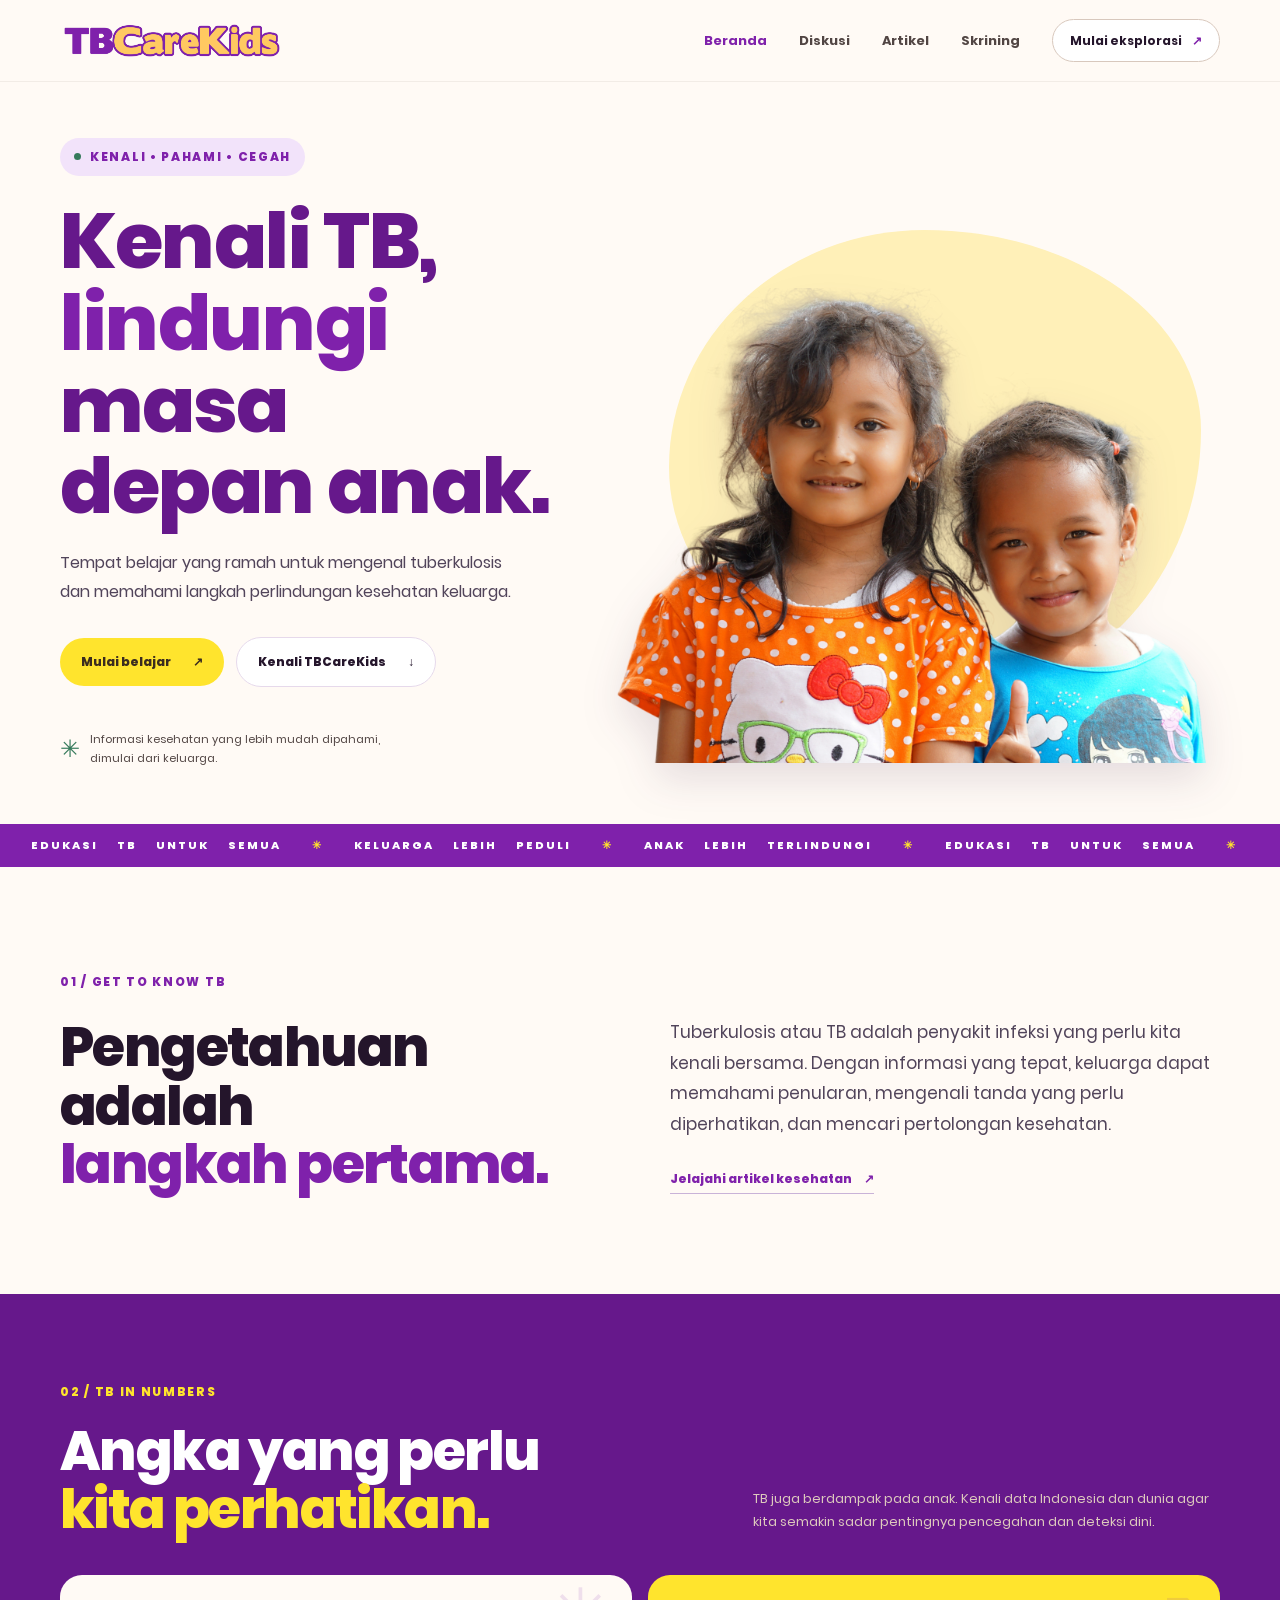
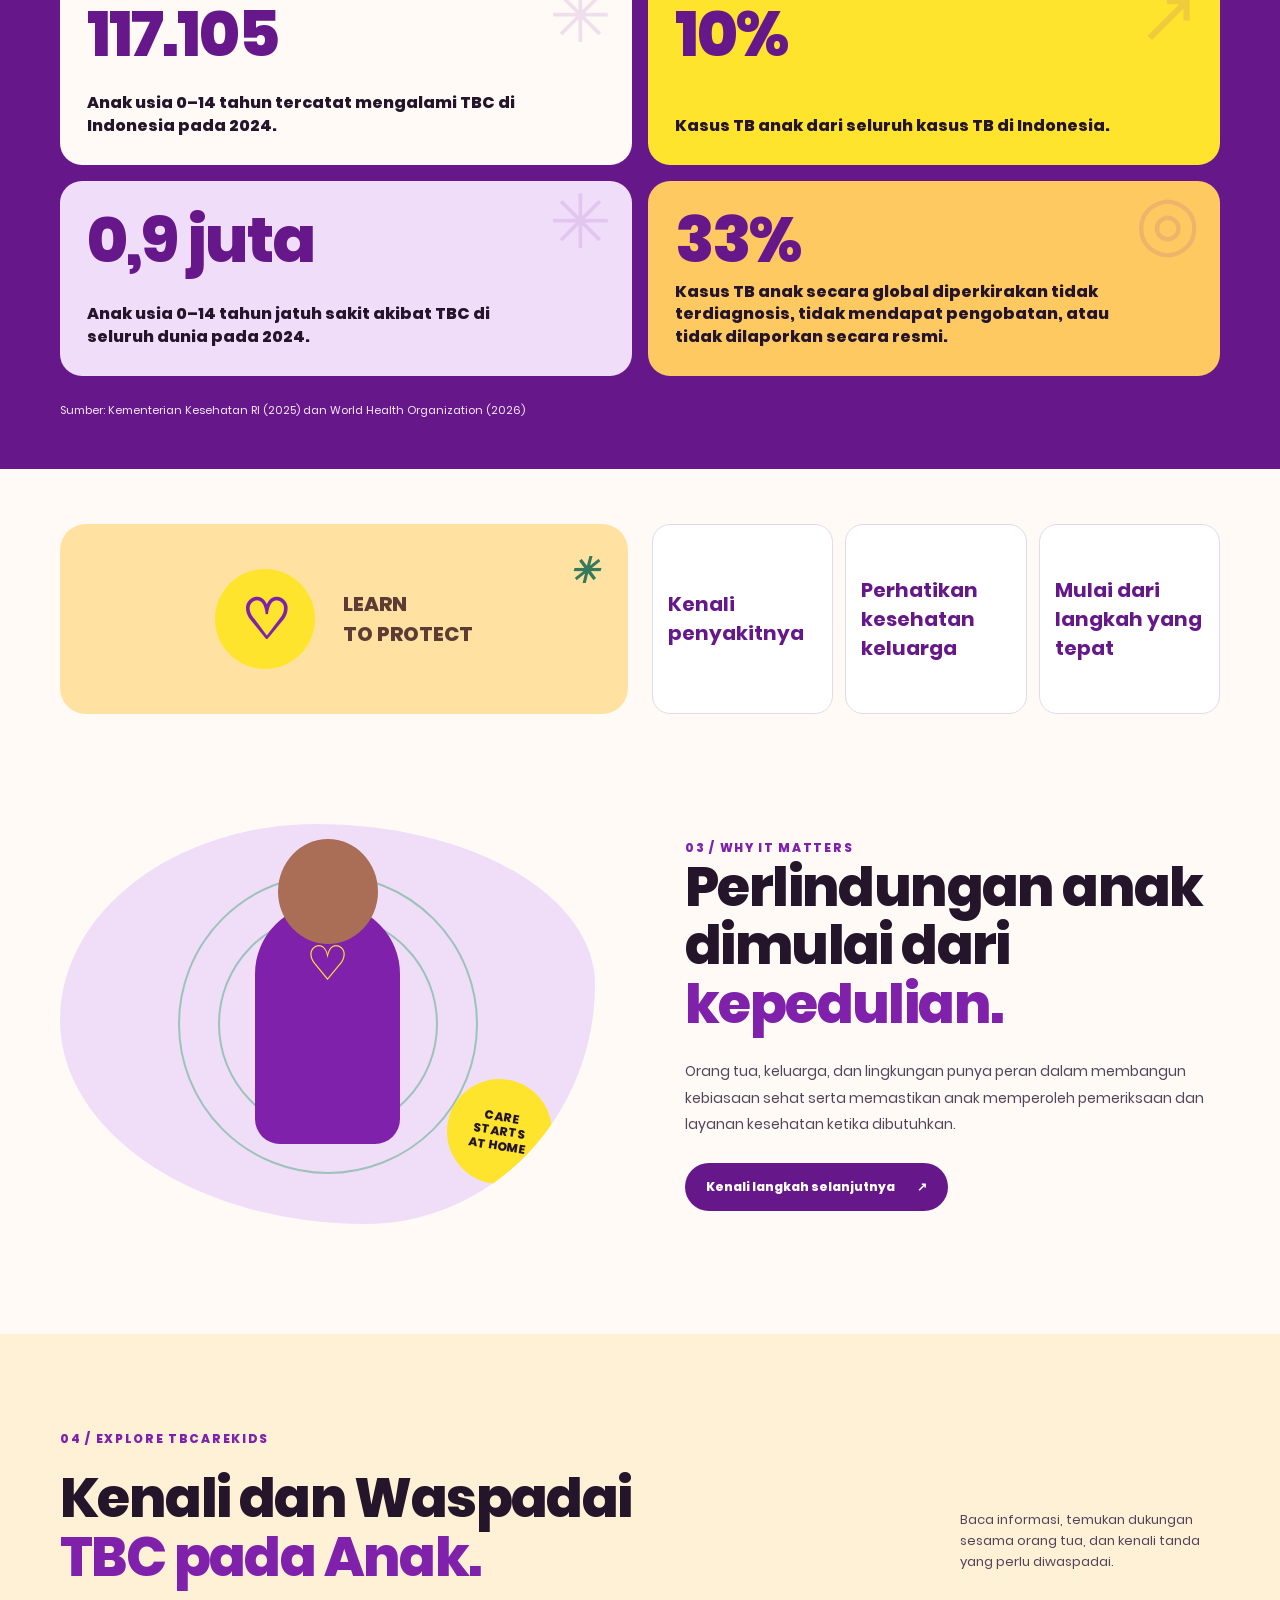
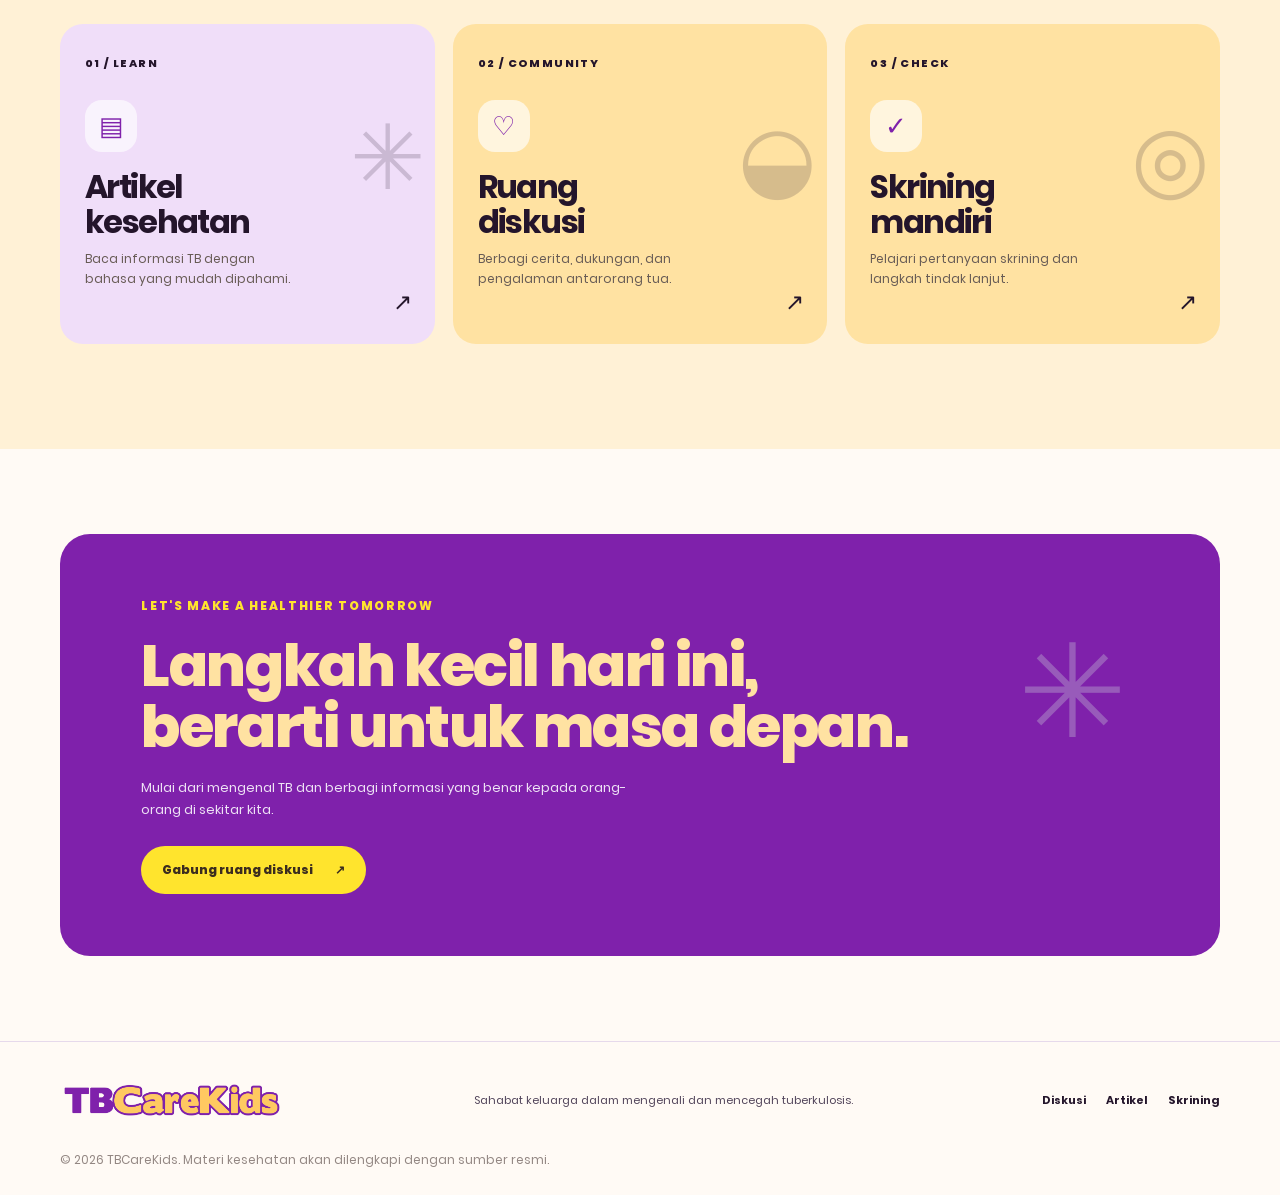
==== commit b4a81668: "Revisi v8: phone mode" ====
--- a/TBCareKids-v7/index.html
+++ b/TBCareKids-v7/index.html
@@ -8,7 +8,7 @@
   <title>TBCareKids — Kenali TB, Lindungi Generasi</title>
   
   <link rel="stylesheet" href="css/style.css">
-<link rel="stylesheet" href="css/v6.css"><link rel="stylesheet" href="css/v7.css"></head>
+<link rel="stylesheet" href="css/v6.css"><link rel="stylesheet" href="css/v7.css"><link rel="stylesheet" href="css/v8.css"></head>
 <body>
   <header class="site-header">
     <a class="brand" href="index.html" aria-label="TBCareKids beranda"><img class="brand-logo" src="assets/images/logo-v7.png" alt="TBCareKids" width="3405" height="554"></a>
@@ -44,10 +44,7 @@
         <h2>Pengetahuan adalah<br><span class="text-purple">langkah pertama.</span></h2>
         <div><p class="large-copy">Tuberkulosis atau TB adalah penyakit infeksi yang perlu kita kenali bersama. Dengan informasi yang tepat, keluarga dapat memahami penularan, mengenali tanda yang perlu diperhatikan, dan mencari pertolongan kesehatan.</p><a class="text-link" href="artikel.html">Jelajahi artikel kesehatan <span>↗</span></a></div>
       </div>
-      <div class="intro-bottom">
-        <div class="intro-visual"><div class="lung-icon">♡</div><span>LEARN<br>TO PROTECT</span><i>✳</i></div>
-        <div class="intro-facts"><div><span>Kenali penyakitnya</span></div><div><span>Perhatikan kesehatan keluarga</span></div><div><span>Mulai dari langkah yang tepat</span></div></div>
-      </div>
+
     </section>
 
     <section class="stats-section" aria-labelledby="stats-heading">
@@ -60,7 +57,14 @@
           <article class="stat-tile stat-tile-lilac"><div class="stat-number" data-count-target="1.2" data-count-format="million" aria-label="1,2 juta">1,2 juta</div><div class="stat-label">Anak usia 0–14 tahun jatuh sakit akibat TBC di seluruh dunia pada 2024.</div><span class="stat-decoration" aria-hidden="true">✳</span></article>
           <article class="stat-tile stat-tile-orange"><div class="stat-number" data-count-target="42" data-count-format="percent" aria-label="42%">42%</div><div class="stat-label">Kasus TB anak secara global diperkirakan tidak terdiagnosis, tidak mendapat pengobatan, atau tidak dilaporkan secara resmi.</div><span class="stat-decoration" aria-hidden="true">◎</span></article>
         </div>
-        <div class="stats-bottom stats-source-single"><span>Sumber: Kementerian Kesehatan RI (2025) untuk 135.000 kasus. World Health Organization, 2026 (rujukan yang diajukan; kesesuaian angka dan tahun publikasi belum terverifikasi). Angka 12%, 1,2 juta, dan 42% perlu diverifikasi sebelum publikasi.</span></div>
+        <div class="stats-bottom stats-source-single"><span>Sumber: Kementerian Kesehatan RI (2025) dan World Health Organization (2026)</span></div>
+      </div>
+    </section>
+
+    <section class="learn-after-stats section-wrap" aria-label="Belajar untuk melindungi">
+      <div class="intro-bottom">
+        <div class="intro-visual"><div class="lung-icon">♡</div><span>LEARN<br>TO PROTECT</span><i>✳</i></div>
+        <div class="intro-facts"><div><span>Kenali penyakitnya</span></div><div><span>Perhatikan kesehatan keluarga</span></div><div><span>Mulai dari langkah yang tepat</span></div></div>
       </div>
     </section>
 
